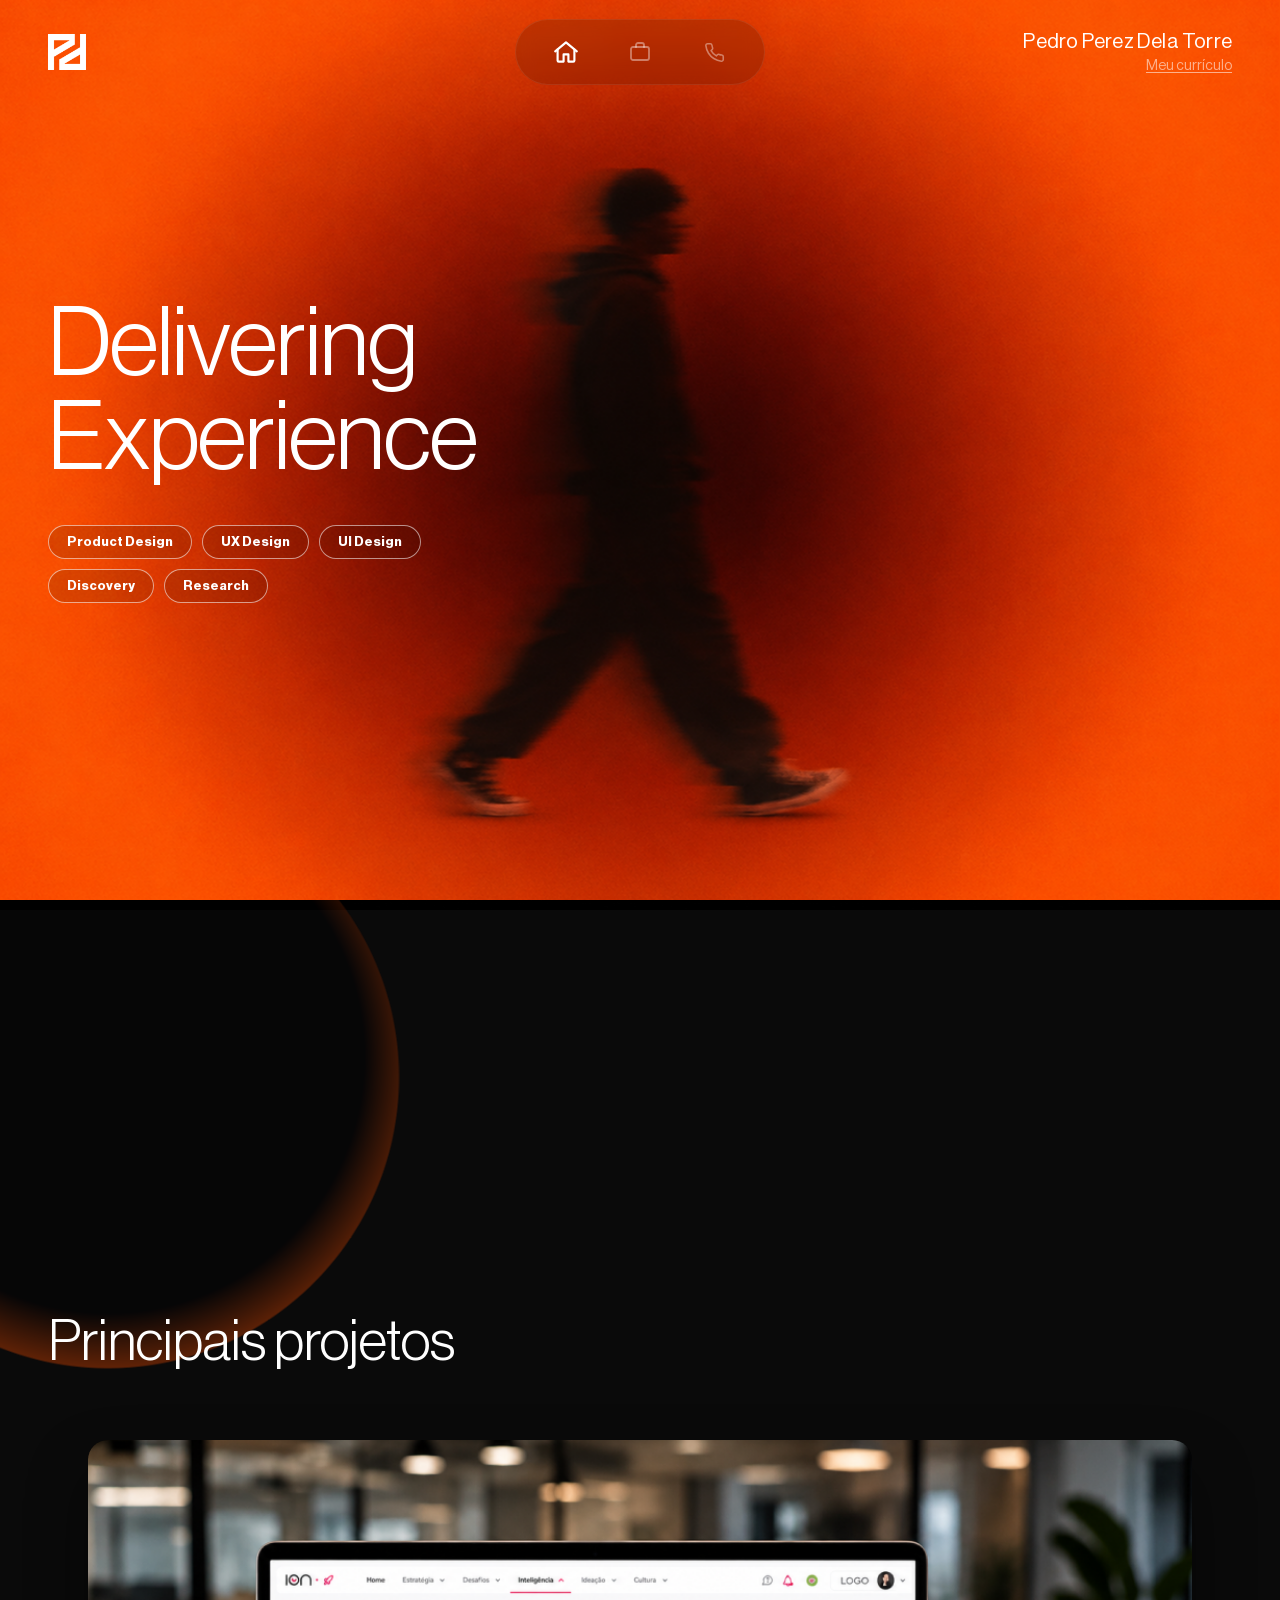
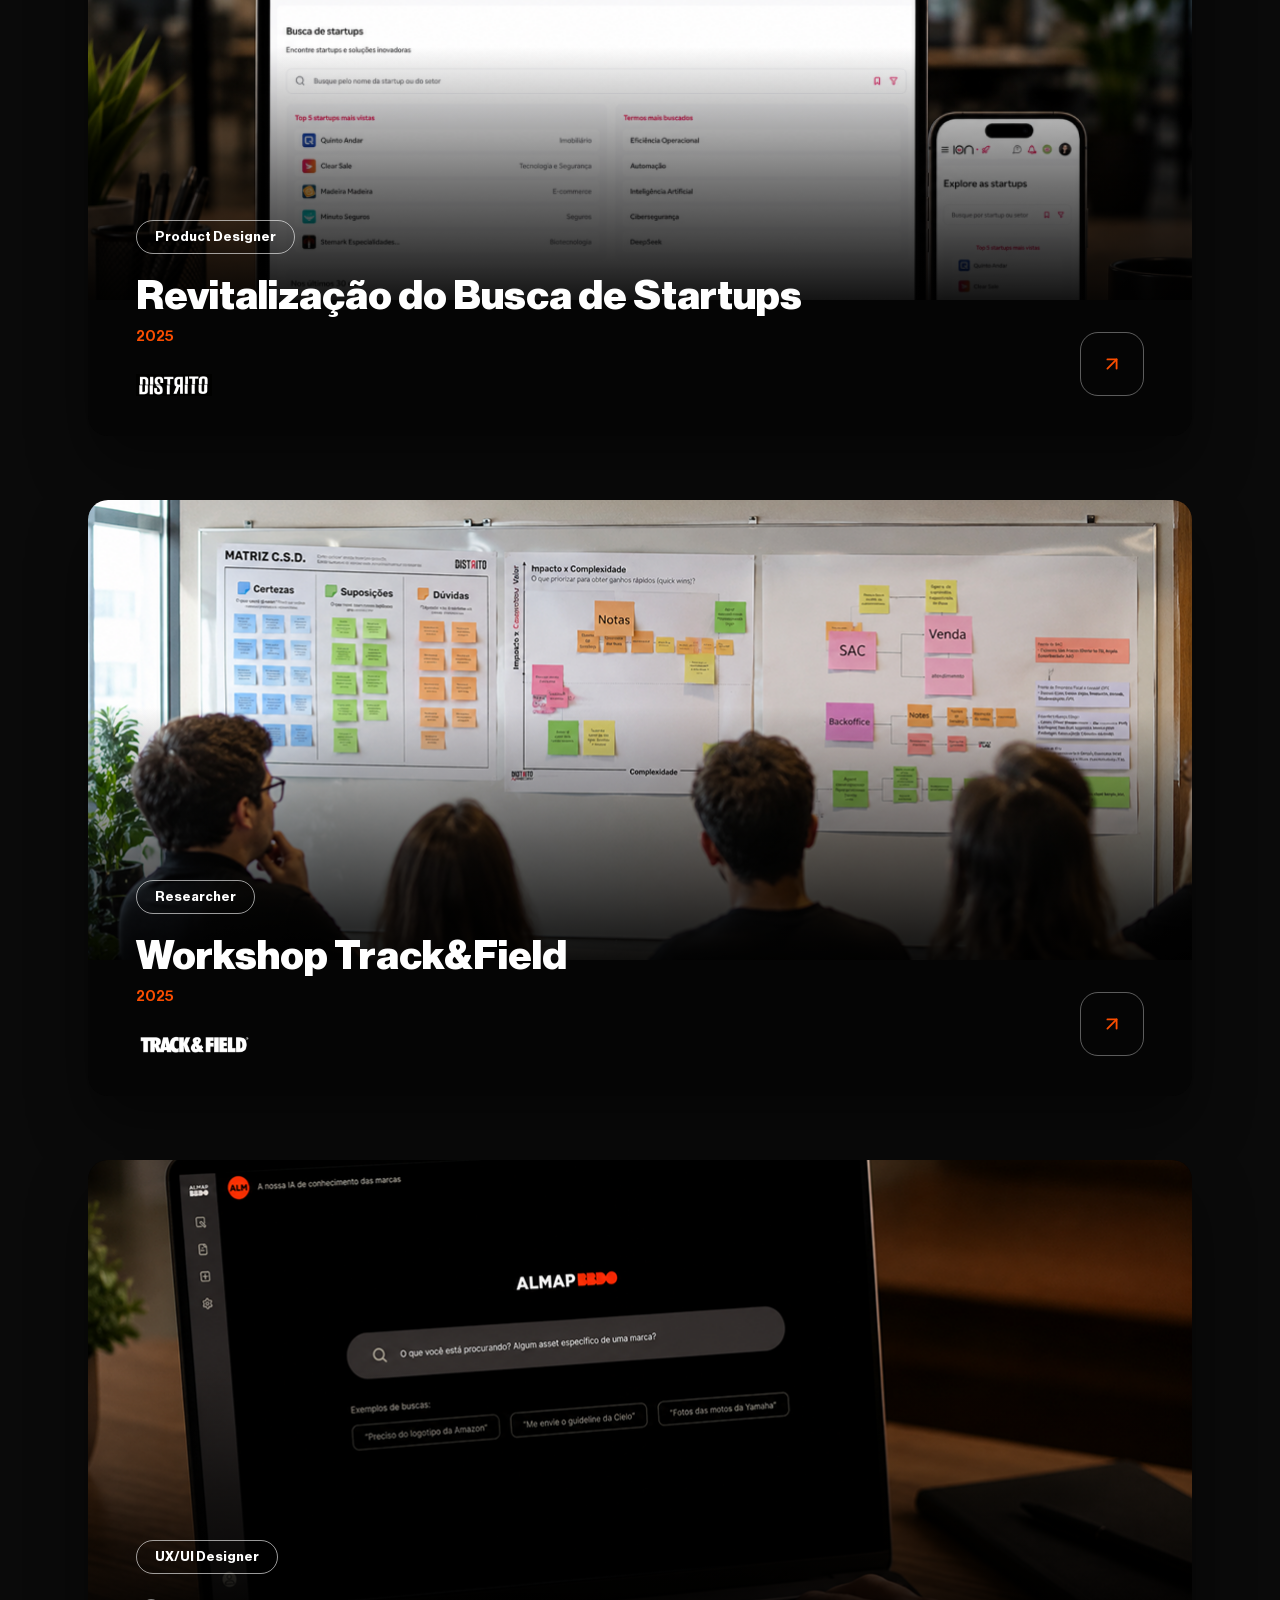
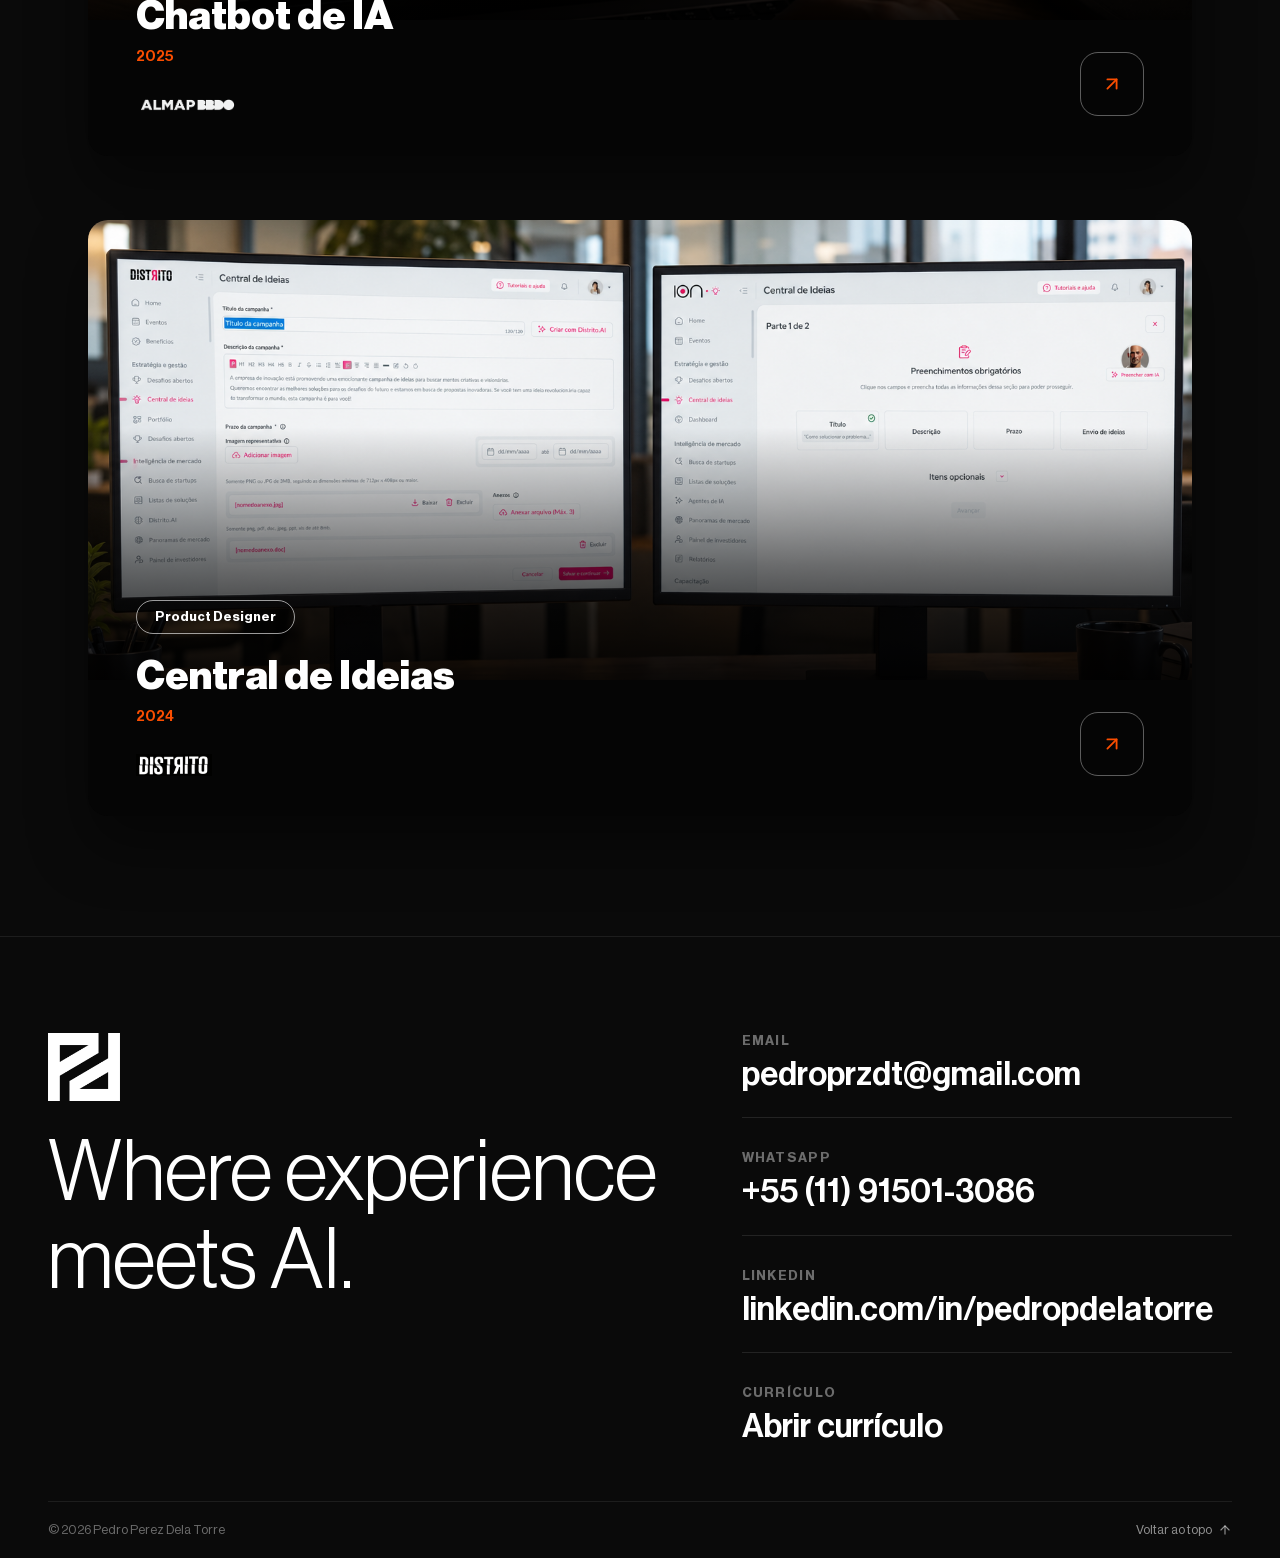
==== index.html @ 59297a01 "Open resume from the topbar logo on mobile The logo stays a static, non-clickable mark on desktop (u" ====
<!DOCTYPE html>
<html lang="pt-BR">
<head>
<meta charset="UTF-8" />
<meta name="viewport" content="width=device-width, initial-scale=1.0" />
<script type="text/javascript">
    (function(c,l,a,r,i,t,y){
        c[a]=c[a]||function(){(c[a].q=c[a].q||[]).push(arguments)};
        t=l.createElement(r);t.async=1;t.src="https://www.clarity.ms/tag/"+i;
        y=l.getElementsByTagName(r)[0];y.parentNode.insertBefore(t,y);
    })(window, document, "clarity", "script", "yr7c797htj");
</script>
<title>Pedro Perez Dela Torre — Product Designer</title>
<meta name="description" content="Product Designer com 5 anos de mercado, criando soluções centradas no usuário." />
<meta property="og:image" content="assets/og-cover.png" />
<link rel="icon" href="assets/favicon.png" />
<link rel="stylesheet" href="css/style.css" />
</head>
<body>

<div class="cursor-glow" aria-hidden="true"></div>

<header class="topbar">
  <a class="logo-mark" href="assets/curriculo-pedro-perez.pdf" target="_blank" rel="noopener" aria-label="Abrir currículo"><img src="assets/logo.png" alt="Pedro Perez Dela Torre" /></a>

  <nav class="nav-pill">
    <a href="#home" data-section="home" aria-label="Home">
      <svg viewBox="0 0 24 24" fill="none" stroke="currentColor" stroke-width="1.8" stroke-linecap="round" stroke-linejoin="round"><path d="M3 11.5 12 4l9 7.5"/><path d="M5 10v9a1 1 0 0 0 1 1h4v-6h4v6h4a1 1 0 0 0 1-1v-9"/></svg>
    </a>
    <a href="#projetos" data-section="projetos" aria-label="Projetos">
      <svg viewBox="0 0 24 24" fill="none" stroke="currentColor" stroke-width="1.8" stroke-linecap="round" stroke-linejoin="round"><rect x="3" y="7" width="18" height="13" rx="2"/><path d="M8 7V5a2 2 0 0 1 2-2h4a2 2 0 0 1 2 2v2"/></svg>
    </a>
    <a href="#contato" data-section="contato" aria-label="Contato">
      <svg viewBox="0 0 24 24" fill="none" stroke="currentColor" stroke-width="1.8" stroke-linecap="round" stroke-linejoin="round"><path d="M22 16.92v3a2 2 0 0 1-2.18 2 19.79 19.79 0 0 1-8.63-3.07 19.5 19.5 0 0 1-6-6 19.79 19.79 0 0 1-3.07-8.67A2 2 0 0 1 4.11 2h3a2 2 0 0 1 2 1.72c.127.96.361 1.903.7 2.81a2 2 0 0 1-.45 2.11L8.09 9.91a16 16 0 0 0 6 6l1.27-1.27a2 2 0 0 1 2.11-.45c.907.339 1.85.573 2.81.7A2 2 0 0 1 22 16.92z"/></svg>
    </a>
  </nav>

  <div class="name-col">
    <span class="name">Pedro Perez Dela Torre</span>
    <a class="resume-link" href="assets/curriculo-pedro-perez.pdf" target="_blank" rel="noopener">Meu currículo</a>
  </div>
</header>

<main>

  <section id="home" class="hero">
    <video class="hero-video" id="heroVideo" src="assets/hero-video.mp4" autoplay loop muted playsinline preload="auto" poster="assets/home-bg.png"></video>
    <div class="hero-inner">
      <div class="hero-bottom">
        <div class="hero-name">Pedro Perez Dela Torre</div>
        <h1>Delivering<br>Experience</h1>
      </div>
      <div class="hero-tags">
        <div class="tags-row">
          <span>Product Design</span>
          <span>UX Design</span>
          <span>UI Design</span>
        </div>
        <div class="tags-row">
          <span>Discovery</span>
          <span>Research</span>
        </div>
      </div>
    </div>
  </section>

  <section id="projetos">
    <div class="projects-ball" aria-hidden="true"></div>

    <div class="projects-hero">
      <h1>Principais projetos</h1>
    </div>

    <div class="project-list">

      <article class="project-card">
        <a class="card-link" href="projeto-distrito.html" aria-label="Ver case study: Revitalização do Busca de Startups"></a>
        <div class="cover">
          <img src="assets/project-distrito-cover.png" alt="Revitalização do Busca de Startups — Distrito" />
        </div>
        <div class="body">
          <span class="tag">Product Designer</span>
          <h2>Revitalização do Busca de Startups</h2>
          <div class="year">2025</div>
          <div class="brand"><img src="assets/logo-distrito.png" alt="Distrito" /></div>
          <span class="arrow-btn" aria-hidden="true">
            <svg viewBox="0 0 24 24" fill="none" stroke="currentColor" stroke-width="2" stroke-linecap="round" stroke-linejoin="round"><path d="M7 17 17 7"/><path d="M7 7h10v10"/></svg>
          </span>
        </div>
      </article>

      <article class="project-card">
        <a class="card-link" href="projeto-trackfield.html" aria-label="Ver case study: Workshop Track&amp;Field"></a>
        <div class="cover">
          <img src="assets/project-trackfield-cover.png" alt="Workshop Track&amp;Field" />
        </div>
        <div class="body">
          <span class="tag">Researcher</span>
          <h2>Workshop Track&amp;Field</h2>
          <div class="year">2025</div>
          <div class="brand"><img src="assets/logo-trackfield.png" alt="Track&amp;Field" /></div>
          <span class="arrow-btn" aria-hidden="true">
            <svg viewBox="0 0 24 24" fill="none" stroke="currentColor" stroke-width="2" stroke-linecap="round" stroke-linejoin="round"><path d="M7 17 17 7"/><path d="M7 7h10v10"/></svg>
          </span>
        </div>
      </article>

      <article class="project-card">
        <a class="card-link" href="projeto-almap.html" aria-label="Ver case study: Chatbot de IA"></a>
        <div class="cover">
          <img src="assets/project-almap-cover.png" alt="Chatbot de IA — Almap BBDO" />
        </div>
        <div class="body">
          <span class="tag">UX/UI Designer</span>
          <h2>Chatbot de IA</h2>
          <div class="year">2025</div>
          <div class="brand"><img src="assets/logo-almap.png" alt="Almap BBDO" /></div>
          <span class="arrow-btn" aria-hidden="true">
            <svg viewBox="0 0 24 24" fill="none" stroke="currentColor" stroke-width="2" stroke-linecap="round" stroke-linejoin="round"><path d="M7 17 17 7"/><path d="M7 7h10v10"/></svg>
          </span>
        </div>
      </article>

      <article class="project-card">
        <a class="card-link" href="projeto-central-ideias.html" aria-label="Ver case study: Central de Ideias"></a>
        <div class="cover">
          <img src="assets/project-central-ideias-cover.png" alt="Central de Ideias — Distrito" />
        </div>
        <div class="body">
          <span class="tag">Product Designer</span>
          <h2>Central de Ideias</h2>
          <div class="year">2024</div>
          <div class="brand"><img src="assets/logo-distrito.png" alt="Distrito" /></div>
          <span class="arrow-btn" aria-hidden="true">
            <svg viewBox="0 0 24 24" fill="none" stroke="currentColor" stroke-width="2" stroke-linecap="round" stroke-linejoin="round"><path d="M7 17 17 7"/><path d="M7 7h10v10"/></svg>
          </span>
        </div>
      </article>

    </div>
  </section>

  <footer id="contato" class="site-footer">
    <div class="footer-split">
      <div class="footer-intro">
        <div class="logo-mark"><img src="assets/logo.png" alt="Pedro Perez Dela Torre" /></div>
        <h2>Where experience<br>meets AI.</h2>
      </div>
      <div class="contact-col">
        <div class="row">
          <label>Email</label>
          <a href="https://mail.google.com/mail/?view=cm&fs=1&to=pedroprzdt@gmail.com&su=Contato%20via%20portf%C3%B3lio&body=Ol%C3%A1%20Pedro%2C%20vi%20seu%20portf%C3%B3lio%20e%20gostaria%20de%20entrar%20em%20contato." target="_blank" rel="noopener">pedroprzdt@gmail.com</a>
        </div>
        <div class="row">
          <label>WhatsApp</label>
          <a href="https://wa.me/5511915013086?text=Ol%C3%A1%20Pedro%2C%20vi%20seu%20portf%C3%B3lio%20e%20gostaria%20de%20entrar%20em%20contato." target="_blank" rel="noopener">+55 (11) 91501-3086</a>
        </div>
        <div class="row">
          <label>LinkedIn</label>
          <a href="https://www.linkedin.com/in/pedropdelatorre" target="_blank" rel="noopener">linkedin.com/in/pedropdelatorre</a>
        </div>
        <div class="row">
          <label>Currículo</label>
          <a href="assets/curriculo-pedro-perez.pdf" target="_blank" rel="noopener">Abrir currículo</a>
        </div>
      </div>
    </div>

    <div class="footer-bottom">
      <span>© 2026 Pedro Perez Dela Torre</span>
      <a href="#home" class="back-top">
        Voltar ao topo
        <svg width="14" height="14" viewBox="0 0 24 24" fill="none" stroke="currentColor" stroke-width="2" stroke-linecap="round" stroke-linejoin="round"><path d="M12 19V5"/><path d="m5 12 7-7 7 7"/></svg>
      </a>
    </div>
  </footer>

</main>

<script src="js/main.js"></script>
</body>
</html>
---- css/style.css ----
/* ---------- Fonts ---------- */
@font-face {
  font-family: "Neue Haas Display";
  src: url("../fonts/NeueHaasDisplayXXThin.ttf") format("truetype");
  font-weight: 100;
  font-style: normal;
  font-display: swap;
}
@font-face {
  font-family: "Neue Haas Display";
  src: url("../fonts/NeueHaasDisplayThin.ttf") format("truetype");
  font-weight: 200;
  font-style: normal;
  font-display: swap;
}
@font-face {
  font-family: "Neue Haas Display";
  src: url("../fonts/NeueHaasDisplayLight.ttf") format("truetype");
  font-weight: 300;
  font-style: normal;
  font-display: swap;
}
@font-face {
  font-family: "Neue Haas Display";
  src: url("../fonts/NeueHaasDisplayRoman.ttf") format("truetype");
  font-weight: 400;
  font-style: normal;
  font-display: swap;
}
@font-face {
  font-family: "Neue Haas Display";
  src: url("../fonts/NeueHaasDisplayMedium.ttf") format("truetype");
  font-weight: 500;
  font-style: normal;
  font-display: swap;
}
@font-face {
  font-family: "Neue Haas Display";
  src: url("../fonts/NeueHaasDisplayBold.ttf") format("truetype");
  font-weight: 700;
  font-style: normal;
  font-display: swap;
}
/* The Bold file's cmap maps uppercase Ã/Õ to the wrong (acute-accented)
   glyphs. Borrow just those two codepoints from the Black weight, which
   has them correct, so "VISÃO"/"RAZÕES" etc. render with a proper til. */
@font-face {
  font-family: "Neue Haas Display";
  src: url("../fonts/NeueHaasDisplayBlack.ttf") format("truetype");
  font-weight: 700;
  font-style: normal;
  font-display: swap;
  unicode-range: U+00C3, U+00D5;
}
@font-face {
  font-family: "Neue Haas Display";
  src: url("../fonts/NeueHaasDisplayBlack.ttf") format("truetype");
  font-weight: 900;
  font-style: normal;
  font-display: swap;
}

/* ---------- Reset ---------- */
* { margin: 0; padding: 0; box-sizing: border-box; }
html { scroll-behavior: smooth; overflow-x: hidden; }
body {
  font-family: "Neue Haas Display", -apple-system, BlinkMacSystemFont, "Segoe UI", sans-serif;
  background: #0a0a0a;
  color: #fff;
  -webkit-font-smoothing: antialiased;
  overflow: hidden;
}
img { display: block; max-width: 100%; }
a { color: inherit; text-decoration: none; }
button { font: inherit; }

/* ---------- Tokens ---------- */
:root {
  --orange: #fb4e01;
  --orange-deep: #d63e00;
  --black: #0a0a0a;
  --page-pad: clamp(24px, 4vw, 48px);
  --topbar-h: clamp(72px, 9vw, 104px);
}

/* ---------- Ambient cursor glow ---------- */
.cursor-glow {
  position: fixed;
  top: 0;
  left: 0;
  width: 640px;
  height: 640px;
  margin: -320px 0 0 -320px;
  border-radius: 50%;
  background: radial-gradient(circle, rgba(251, 78, 1, 0.45), transparent 70%);
  filter: blur(70px);
  pointer-events: none;
  z-index: 0;
  opacity: 0;
  transition: opacity 0.5s ease;
  will-change: transform;
}
.cursor-glow.is-active { opacity: 1; }

/* ---------- Interactive pulse (hover + click) ---------- */
@keyframes pulse-ripple {
  from { transform: scale(1); opacity: 0.9; }
  to { transform: scale(9); opacity: 0; }
}
.pulse-ripple {
  position: absolute;
  top: 50%;
  left: 50%;
  width: 12px;
  height: 12px;
  margin: -6px 0 0 -6px;
  border-radius: 50%;
  background: radial-gradient(circle, rgba(251, 78, 1, 0.6), transparent 70%);
  pointer-events: none;
  z-index: 5;
  animation: pulse-ripple 0.6s ease-out forwards;
}
.nav-pill a,
.contact-col a,
.back-top {
  position: relative;
}
.nav-pill a { border-radius: 50%; }
.contact-col a,
.back-top { border-radius: 6px; }
.project-card,
.arrow-btn {
  transition: box-shadow 0.25s ease;
}
.project-card:hover,
.arrow-btn:hover {
  box-shadow: 0 0 0 1px rgba(251, 78, 1, 0.5), 0 0 22px 4px rgba(251, 78, 1, 0.4);
}

/* ---------- Topbar: logo | nav pill | name, all on one vertical axis ---------- */
.topbar {
  position: fixed;
  top: 0;
  left: 0;
  right: 0;
  z-index: 100;
  height: var(--topbar-h);
  display: grid;
  grid-template-columns: 1fr auto 1fr;
  align-items: center;
  padding: 0 var(--page-pad);
  pointer-events: none;
}
.topbar > * { pointer-events: auto; }

.logo-mark {
  justify-self: start;
  cursor: default;
  pointer-events: none;
  transition: opacity 0.3s ease, transform 0.3s ease;
}
.logo-mark img { width: 38px; height: auto; display: block; }

.name-col {
  justify-self: end;
  display: flex;
  flex-direction: column;
  align-items: flex-end;
  gap: 4px;
  max-width: 100%;
  transition: opacity 0.3s ease, transform 0.3s ease;
}
.topbar .name {
  font-weight: 400;
  font-size: clamp(15px, 1.6vw, 22px);
  letter-spacing: 0.01em;
  white-space: nowrap;
  overflow: hidden;
  text-overflow: ellipsis;
  max-width: 100%;
}
.resume-link {
  font-size: clamp(12px, 1.1vw, 14px);
  font-weight: 400;
  color: rgba(255, 255, 255, 0.55);
  text-decoration: underline;
  text-underline-offset: 2px;
  transition: color 0.2s ease;
}
.resume-link:hover { color: var(--black); }

.topbar.is-scrolled .logo-mark,
.topbar.is-scrolled .name-col {
  opacity: 0;
  transform: translateY(-6px);
  pointer-events: none;
}

.nav-pill {
  display: flex;
  align-items: center;
  gap: clamp(16px, 3vw, 48px);
  padding: 14px clamp(18px, 3vw, 32px);
  background: rgba(0, 0, 0, 0.14);
  backdrop-filter: blur(10px);
  -webkit-backdrop-filter: blur(10px);
  border-radius: 999px;
  border: 1px solid rgba(255, 255, 255, 0.08);
}
.nav-pill a {
  display: flex;
  align-items: center;
  justify-content: center;
  width: 36px;
  height: 36px;
  color: rgba(255, 255, 255, 0.4);
  transition: color 0.2s ease;
}
.nav-pill a svg {
  width: 24px;
  height: 24px;
  transition: transform 0.2s ease;
}
.nav-pill a[data-section="contato"] svg {
  width: 21px;
  height: 21px;
}
.nav-pill a:hover { color: var(--orange); }
.nav-pill a.is-active {
  color: #fff;
}
.nav-pill a.is-active svg {
  transform: scale(1.2);
}

/* ---------- Hero ---------- */
.hero {
  position: relative;
  min-height: 100vh;
  min-height: 100dvh;
  background-color: #fa4f02;
  display: flex;
  align-items: center;
  overflow: hidden;
  scroll-margin-top: var(--topbar-h);
}
.hero-video {
  position: absolute;
  inset: 0;
  width: 100%;
  height: 100%;
  object-fit: cover;
  object-position: center 68%;
  z-index: 0;
}
.hero-inner {
  position: relative;
  z-index: 1;
  width: 100%;
  padding: 0 var(--page-pad);
}
.hero h1 {
  font-weight: 300;
  font-size: clamp(48px, 8vw, 96px);
  line-height: 0.98;
  letter-spacing: -0.01em;
}
.hero-tags {
  display: flex;
  flex-direction: column;
  gap: 10px;
  margin-top: clamp(24px, 4vw, 40px);
}
.tags-row {
  display: flex;
  flex-wrap: wrap;
  gap: 10px;
}
.hero-tags span {
  border: 1px solid rgba(255, 255, 255, 0.55);
  border-radius: 999px;
  padding: 8px 18px;
  font-size: 13px;
  font-weight: 700;
  white-space: nowrap;
  background: rgba(0, 0, 0, 0.12);
}
.hero-name { display: none; }

/* ---------- Projects section ---------- */
#projetos {
  position: relative;
  overflow: hidden;
  background-image: url("../assets/projects-bg-plain.png");
  background-size: 100% auto;
  background-position: top center;
  background-repeat: no-repeat;
  background-attachment: fixed;
  scroll-margin-top: var(--topbar-h);
}
.projects-ball {
  position: absolute;
  top: 0;
  left: 0;
  width: clamp(560px, 75vw, 1100px);
  aspect-ratio: 1 / 1;
  background-image: url("../assets/projects-bola.png");
  background-size: contain;
  background-repeat: no-repeat;
  background-position: center;
  opacity: 0.4;
  pointer-events: none;
  z-index: 0;
  will-change: transform;
}
.projects-hero {
  position: relative;
  z-index: 1;
  min-height: 60vh;
  display: flex;
  align-items: flex-end;
  padding: calc(var(--topbar-h) + 88px) var(--page-pad) 64px;
}
.projects-hero h1 {
  font-weight: 300;
  font-size: clamp(36px, 6vw, 56px);
}

.project-list {
  position: relative;
  z-index: 1;
  display: flex;
  flex-direction: column;
  gap: clamp(32px, 6vw, 64px);
  padding: 0 var(--page-pad) 120px;
  max-width: 1200px;
  margin: 0 auto;
}

.project-card {
  position: relative;
  z-index: 1;
  border-radius: 20px;
  overflow: hidden;
  background: #050505;
  box-shadow: 0 30px 60px rgba(0, 0, 0, 0.45);
}
.project-card .card-link {
  position: absolute;
  inset: 0;
  z-index: 5;
}
.project-card .cover {
  position: relative;
  height: clamp(280px, 42vw, 460px);
  overflow: hidden;
}
.project-card .cover img {
  width: 100%;
  height: 100%;
  object-fit: cover;
  object-position: center 30%;
}
.project-card .cover::after {
  content: "";
  position: absolute;
  inset: 0;
  background: linear-gradient(to bottom, rgba(0, 0, 0, 0) 45%, rgba(0, 0, 0, 0.55) 75%, rgba(0, 0, 0, 0.92) 100%);
}
.project-card .body {
  position: relative;
  padding: 0 clamp(24px, 4vw, 48px) clamp(28px, 4vw, 40px);
  margin-top: -80px;
}
.project-card .tag {
  display: inline-block;
  border: 1px solid rgba(255, 255, 255, 0.6);
  border-radius: 999px;
  padding: 8px 18px;
  font-size: 13px;
  font-weight: 700;
  margin-bottom: 20px;
}
.project-card h2 {
  font-weight: 800;
  font-size: clamp(24px, 3.4vw, 40px);
  line-height: 1.1;
  max-width: 80%;
}
.project-card .year {
  color: var(--orange);
  font-weight: 500;
  margin-top: 10px;
  font-size: 15px;
}
.project-card .brand {
  margin-top: 28px;
  height: 22px;
}
.project-card .brand img { height: 100%; width: auto; }
.project-card .arrow-btn {
  position: absolute;
  right: clamp(24px, 4vw, 48px);
  bottom: clamp(28px, 4vw, 40px);
  width: 64px;
  height: 64px;
  border-radius: 18px;
  border: 1px solid rgba(255, 255, 255, 0.35);
  color: var(--orange);
  display: flex;
  align-items: center;
  justify-content: center;
  transition: background 0.2s ease, color 0.2s ease, transform 0.2s ease;
}
.project-card .arrow-btn svg { width: 22px; height: 22px; }
.project-card:hover .arrow-btn {
  background: var(--orange);
  border-color: var(--orange);
  color: #0a0a0a;
  transform: translate(3px, -3px);
}

/* ---------- Footer / Contato (anchor section, not a page) ---------- */
.site-footer {
  scroll-margin-top: var(--topbar-h);
  background: var(--black);
  border-top: 1px solid rgba(255, 255, 255, 0.08);
  padding: clamp(48px, 8vw, 96px) var(--page-pad) 0;
  display: flex;
  flex-direction: column;
  gap: clamp(36px, 6vw, 56px);
}

.footer-split {
  width: 100%;
  max-width: 1200px;
  margin: 0 auto;
  display: grid;
  grid-template-columns: 1.3fr 1fr;
  gap: clamp(32px, 5vw, 56px);
  align-items: start;
}
.footer-intro .logo-mark img {
  width: clamp(48px, 6vw, 72px);
  height: auto;
  margin-bottom: clamp(20px, 3vw, 28px);
}
.site-footer h2 {
  font-weight: 300;
  font-size: clamp(44px, 7vw, 84px);
  line-height: 1.05;
}

.contact-col {
  display: flex;
  flex-direction: column;
  gap: 32px;
}
.contact-col .row {
  display: flex;
  flex-direction: column;
  gap: 8px;
  border-bottom: 1px solid rgba(255, 255, 255, 0.1);
  padding-bottom: 24px;
}
.contact-col .row:last-child { border-bottom: none; padding-bottom: 0; }
.contact-col label {
  font-size: 13px;
  font-weight: 700;
  letter-spacing: 0.1em;
  text-transform: uppercase;
  color: rgba(255, 255, 255, 0.4);
}
.contact-col a {
  display: block;
  font-size: clamp(20px, 2.6vw, 33px);
  font-weight: 500;
  line-height: 1.1;
  color: #fff;
  white-space: nowrap;
  transition: color 0.2s ease;
}
.contact-col a:hover { color: var(--orange); }

.footer-bottom {
  width: 100%;
  max-width: 1200px;
  margin: 0 auto;
  display: flex;
  align-items: center;
  justify-content: space-between;
  gap: 16px;
  padding: clamp(16px, 3vw, 20px) 0;
  border-top: 1px solid rgba(255, 255, 255, 0.08);
  color: rgba(255, 255, 255, 0.4);
  font-size: 13px;
}
.back-top {
  display: inline-flex;
  align-items: center;
  gap: 6px;
  color: rgba(255, 255, 255, 0.55);
  transition: color 0.2s ease;
}
.back-top:hover { color: var(--orange); }

/* ---------- Responsive ---------- */
@media (max-width: 860px) {
  .hero::after {
    content: "";
    position: absolute;
    inset: 0;
    background: linear-gradient(180deg, rgba(0, 0, 0, 0) 0%, rgba(0, 0, 0, 0.45) 45%, rgba(0, 0, 0, 0.72) 100%);
    z-index: 0;
  }
  .hero-inner {
    position: absolute;
    inset: 0;
    padding: 0;
  }
  .hero-bottom {
    position: absolute;
    left: var(--page-pad);
    right: var(--page-pad);
    bottom: 40px;
  }
  .hero-tags {
    display: none;
  }
  .name-col { display: none; }
  .topbar .logo-mark { pointer-events: auto; cursor: pointer; }
  .logo-mark img { width: 28px; }
  .hero-name {
    display: block;
    margin-bottom: 10px;
    font-weight: 500;
    font-size: 13px;
    letter-spacing: 0.08em;
    text-transform: uppercase;
    opacity: 0.75;
  }
  .project-card .body { margin-top: -60px; }
  .project-card h2 { max-width: 100%; }
  .project-card .arrow-btn { width: 52px; height: 52px; border-radius: 14px; }
  .footer-split {
    grid-template-columns: 1fr;
    align-items: start;
    gap: 32px;
  }
}

@media (prefers-reduced-motion: reduce) {
  .cursor-glow { display: none; }
  .pulse-ripple { display: none; }
  .project-card,
  .back-top,
  .arrow-btn {
    transition: none;
  }
}
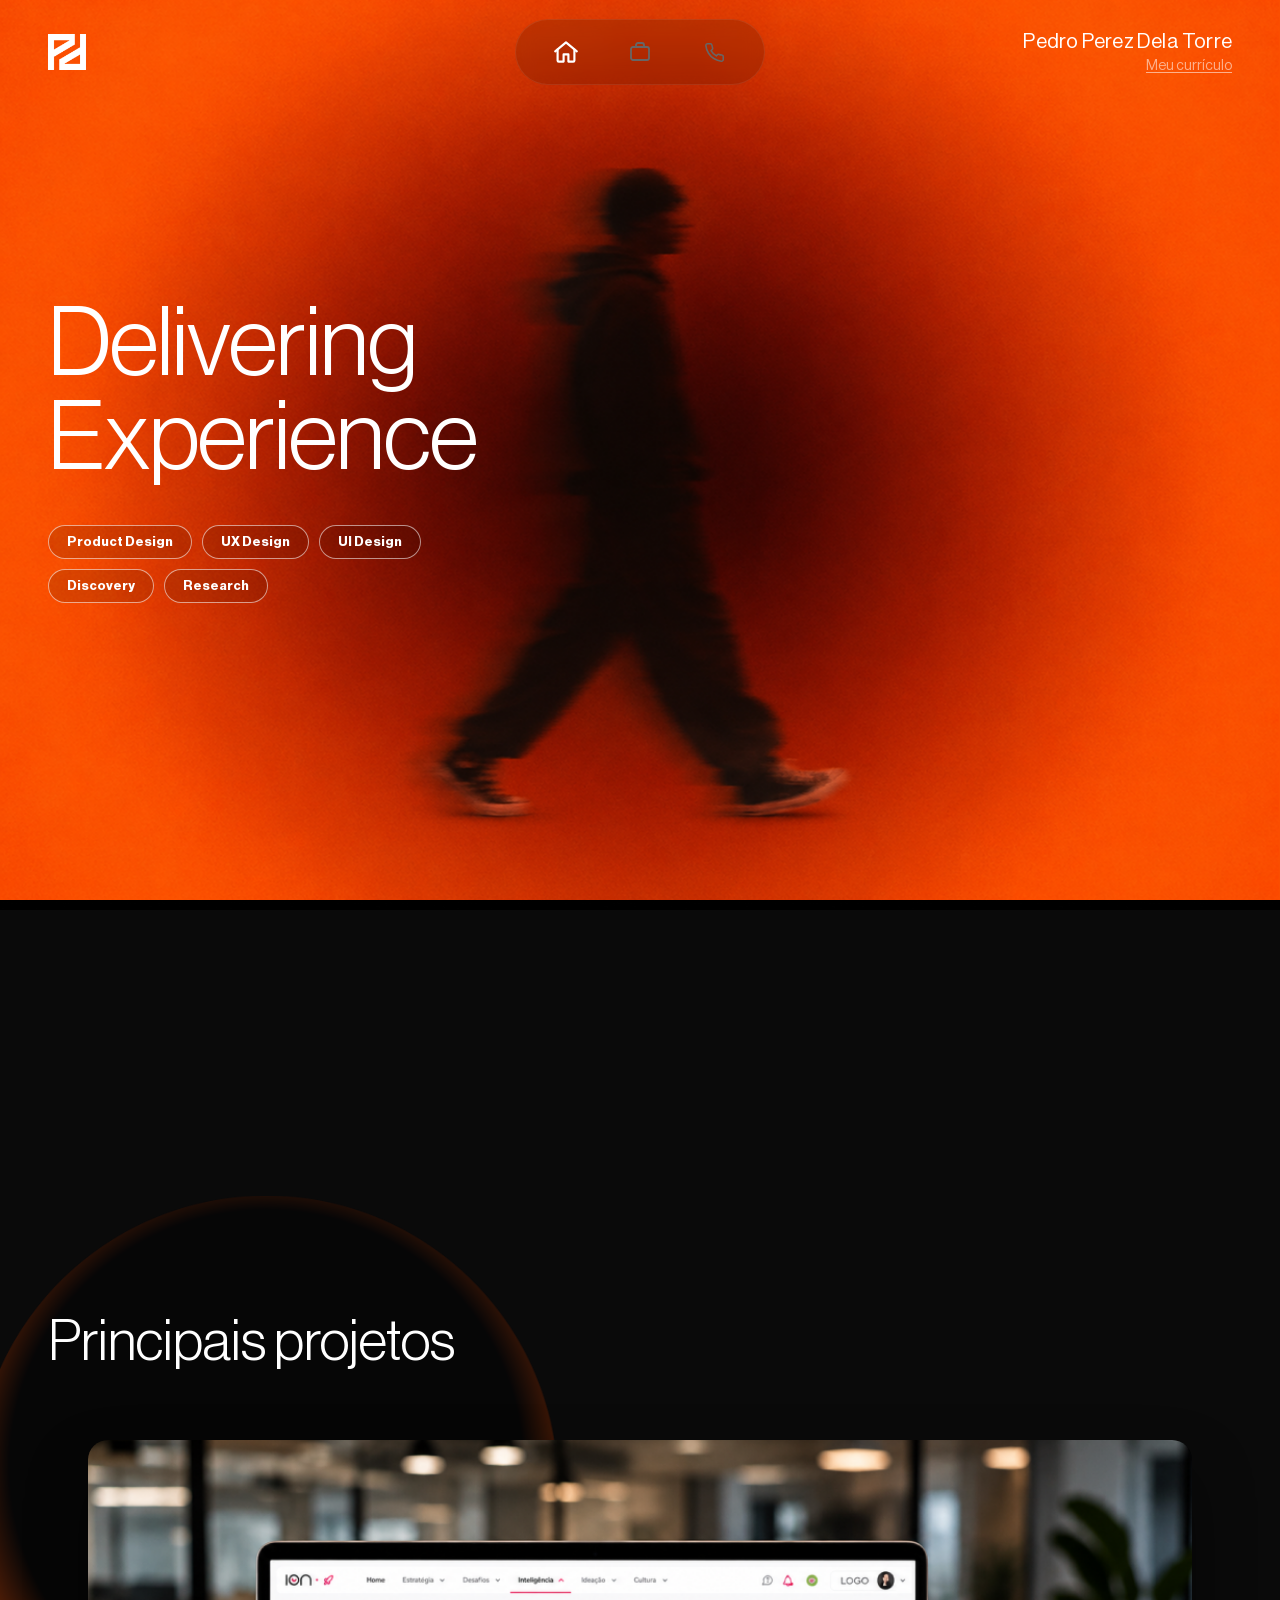
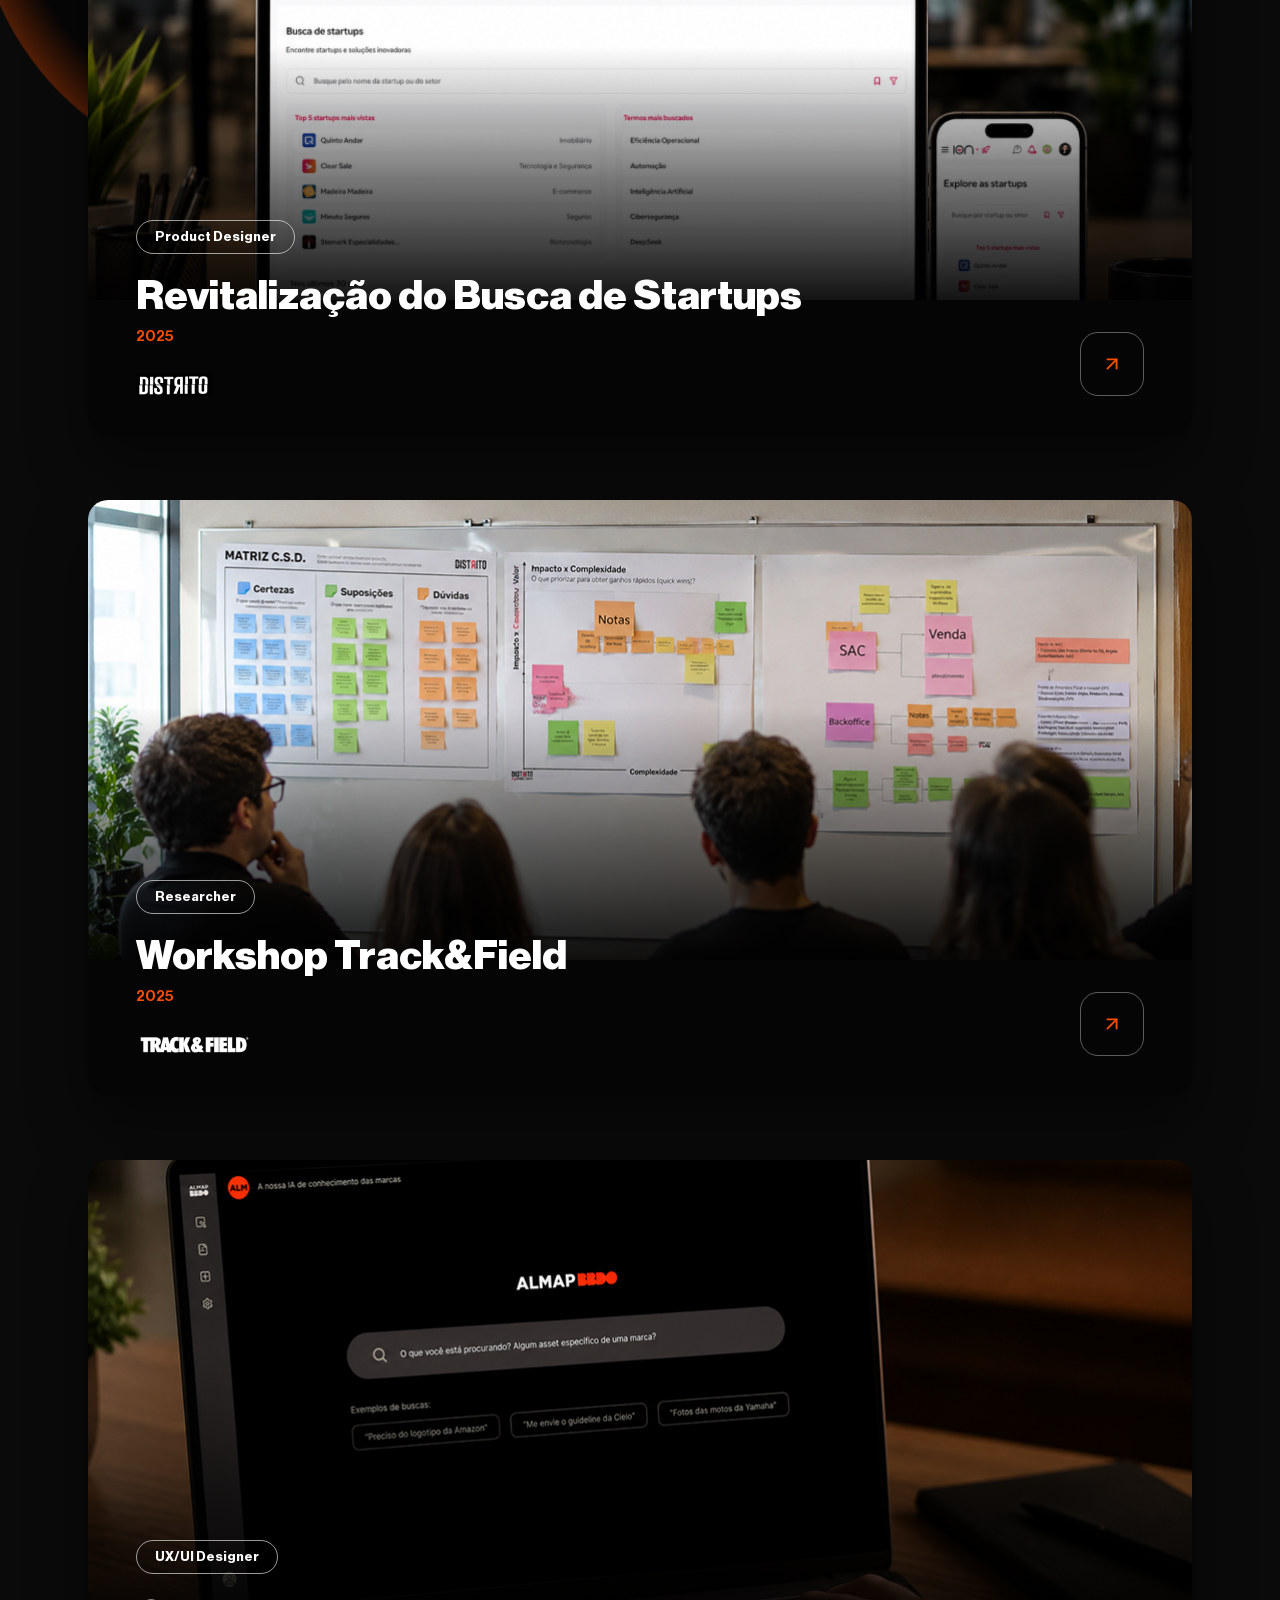
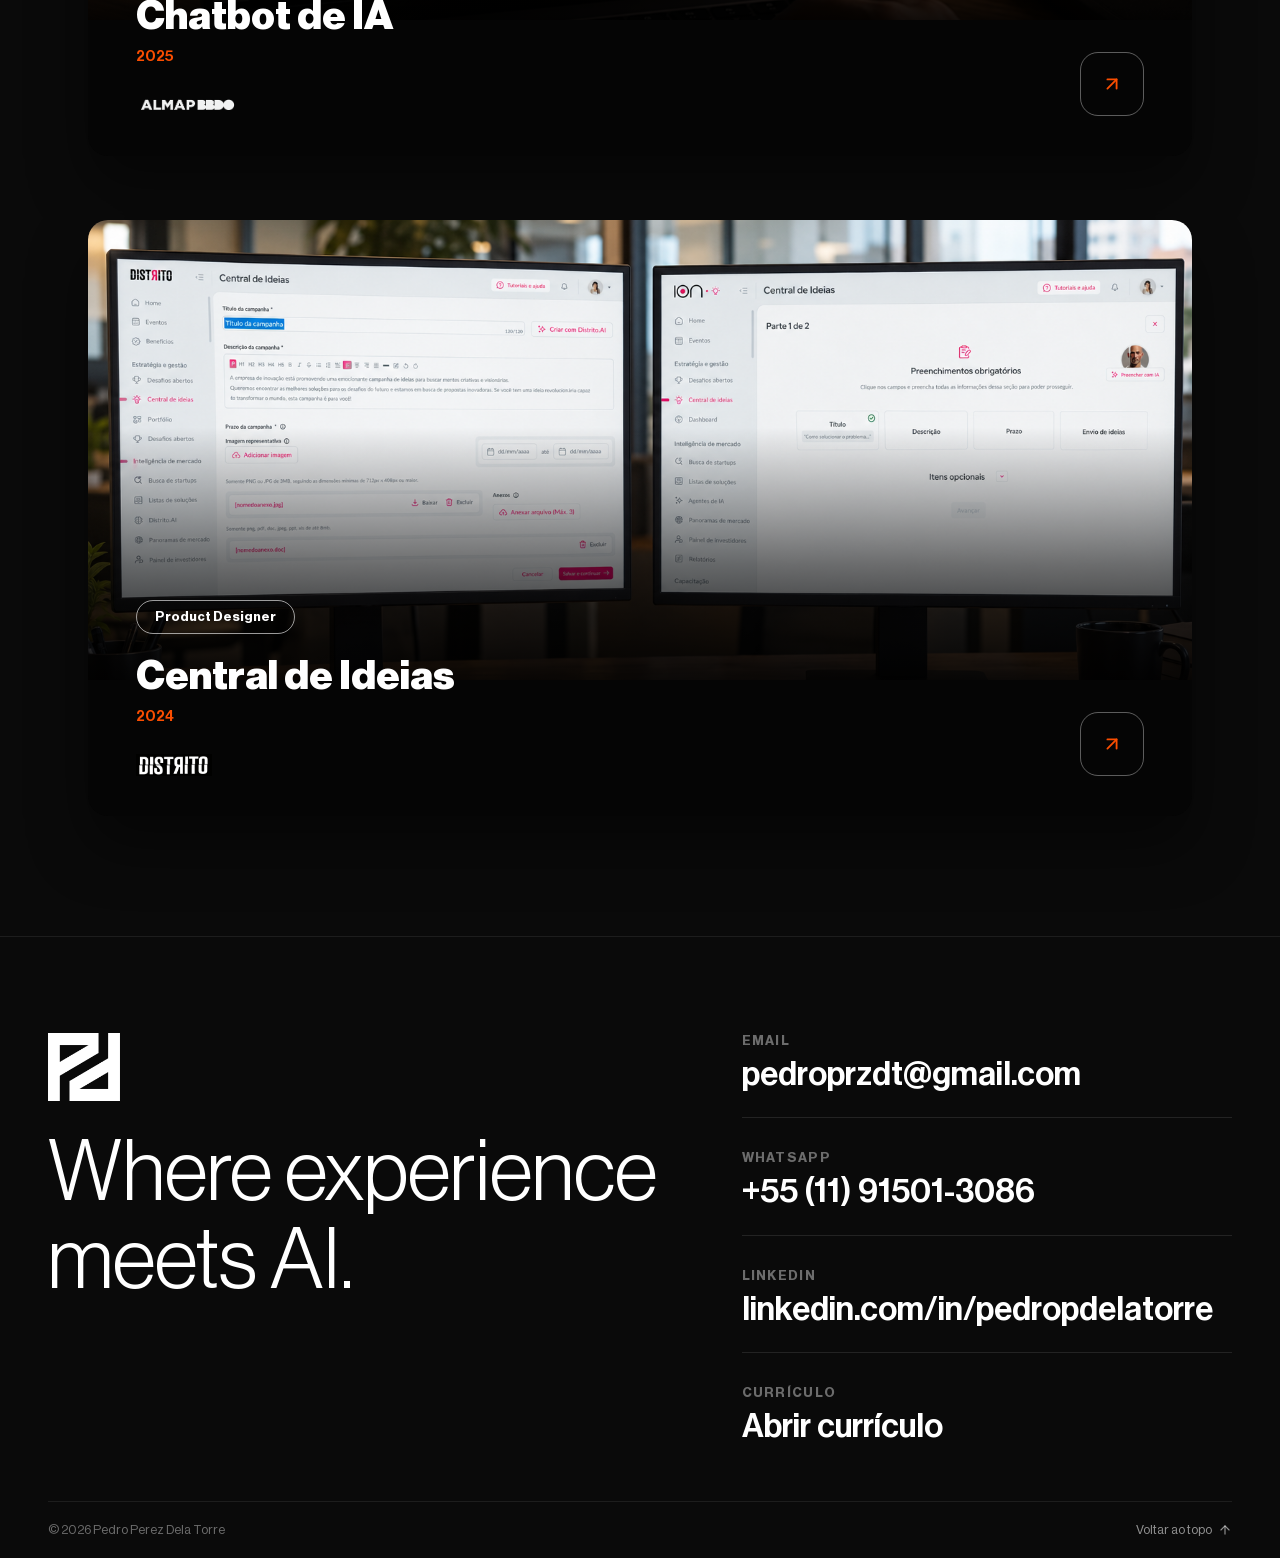
==== commit 31729019: "Smooth the hero video loop with a crossfade instead of a hard cut The clip's last frame doesn't matc" ====
--- a/index.html
+++ b/index.html
@@ -44,7 +44,8 @@
 <main>
 
   <section id="home" class="hero">
-    <video class="hero-video" id="heroVideo" src="assets/hero-video.mp4" autoplay loop muted playsinline preload="auto" poster="assets/home-bg.png"></video>
+    <video class="hero-video is-active" id="heroVideoA" src="assets/hero-video.mp4" autoplay muted playsinline preload="auto" poster="assets/home-bg.png"></video>
+    <video class="hero-video" id="heroVideoB" src="assets/hero-video.mp4" muted playsinline preload="auto"></video>
     <div class="hero-inner">
       <div class="hero-bottom">
         <div class="hero-name">Pedro Perez Dela Torre</div>
--- a/css/style.css
+++ b/css/style.css
@@ -213,7 +213,7 @@
   justify-content: center;
   width: 36px;
   height: 36px;
-  color: rgba(255, 255, 255, 0.4);
+  color: #666;
   transition: color 0.2s ease;
 }
 .nav-pill a svg {
@@ -252,7 +252,10 @@
   object-fit: cover;
   object-position: center 68%;
   z-index: 0;
-}
+  opacity: 0;
+  transition: opacity 0.6s linear;
+}
+.hero-video.is-active { opacity: 1; }
 .hero-inner {
   position: relative;
   z-index: 1;
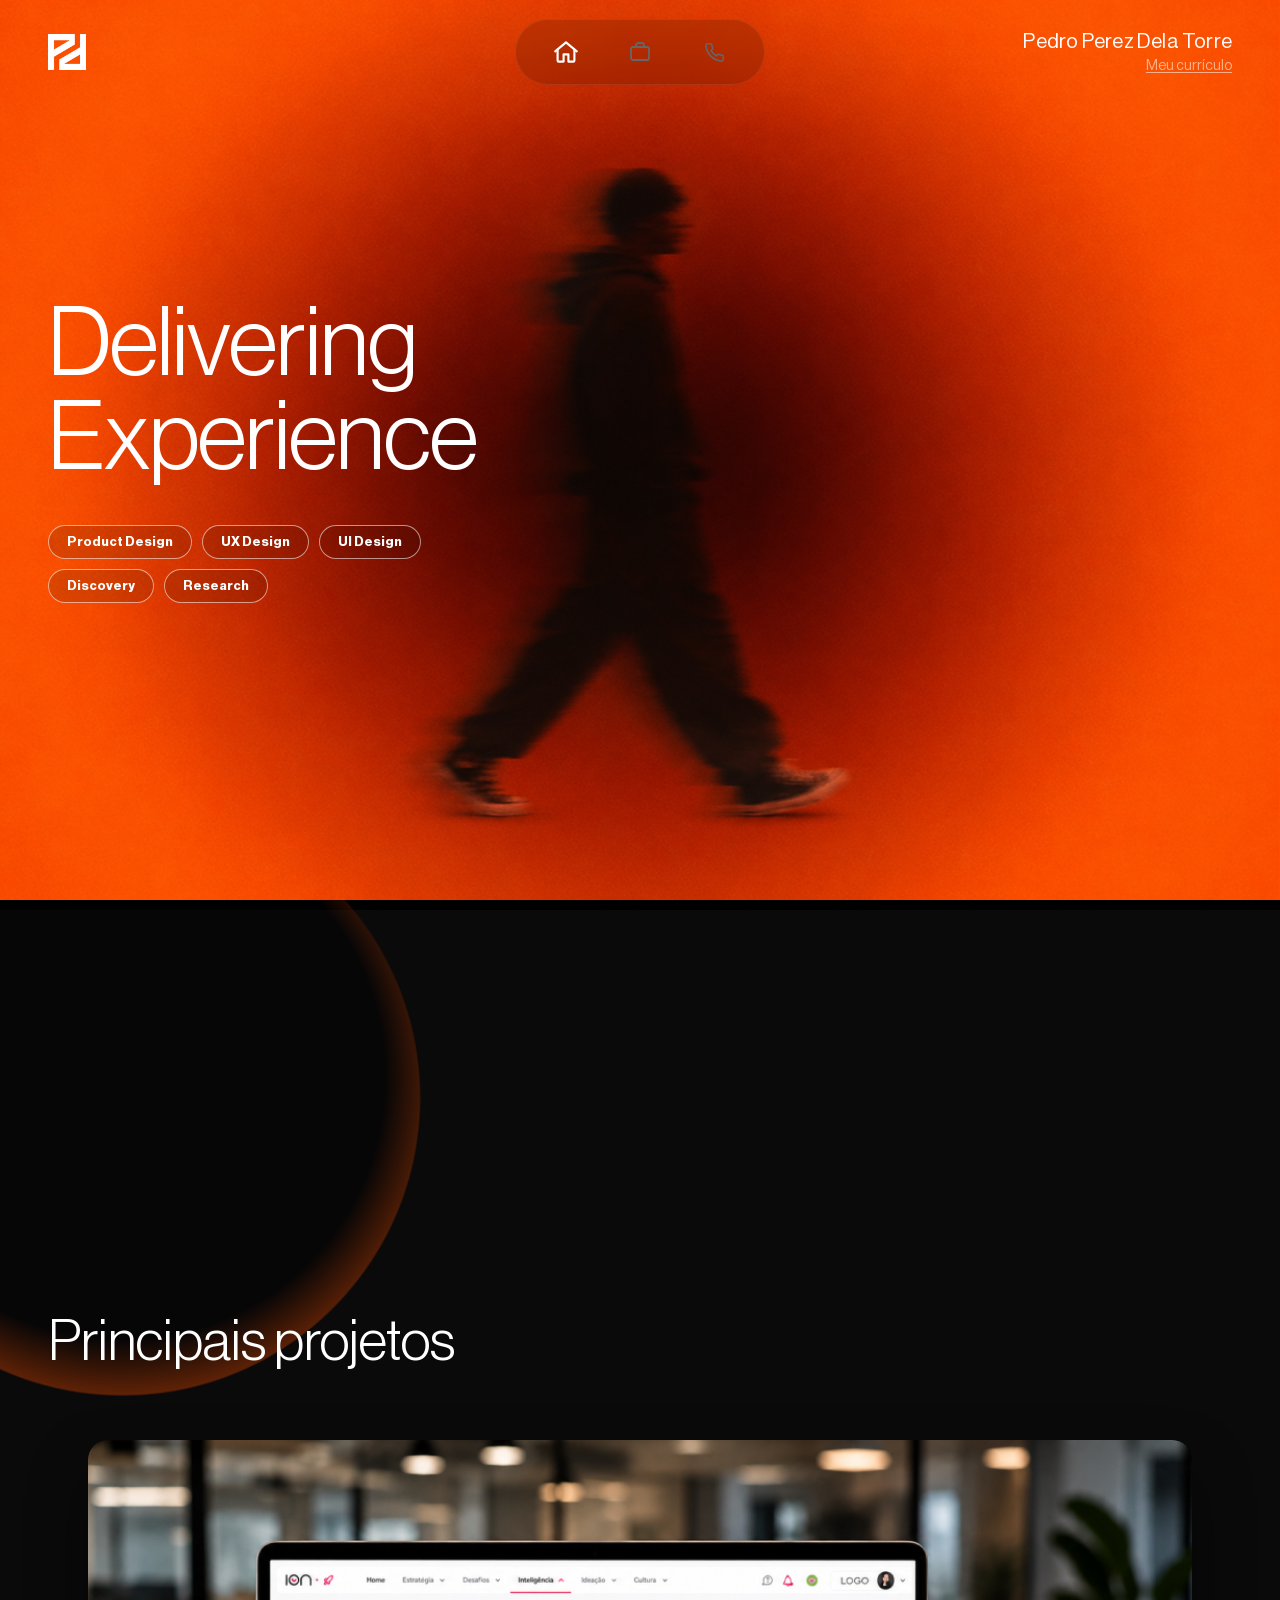
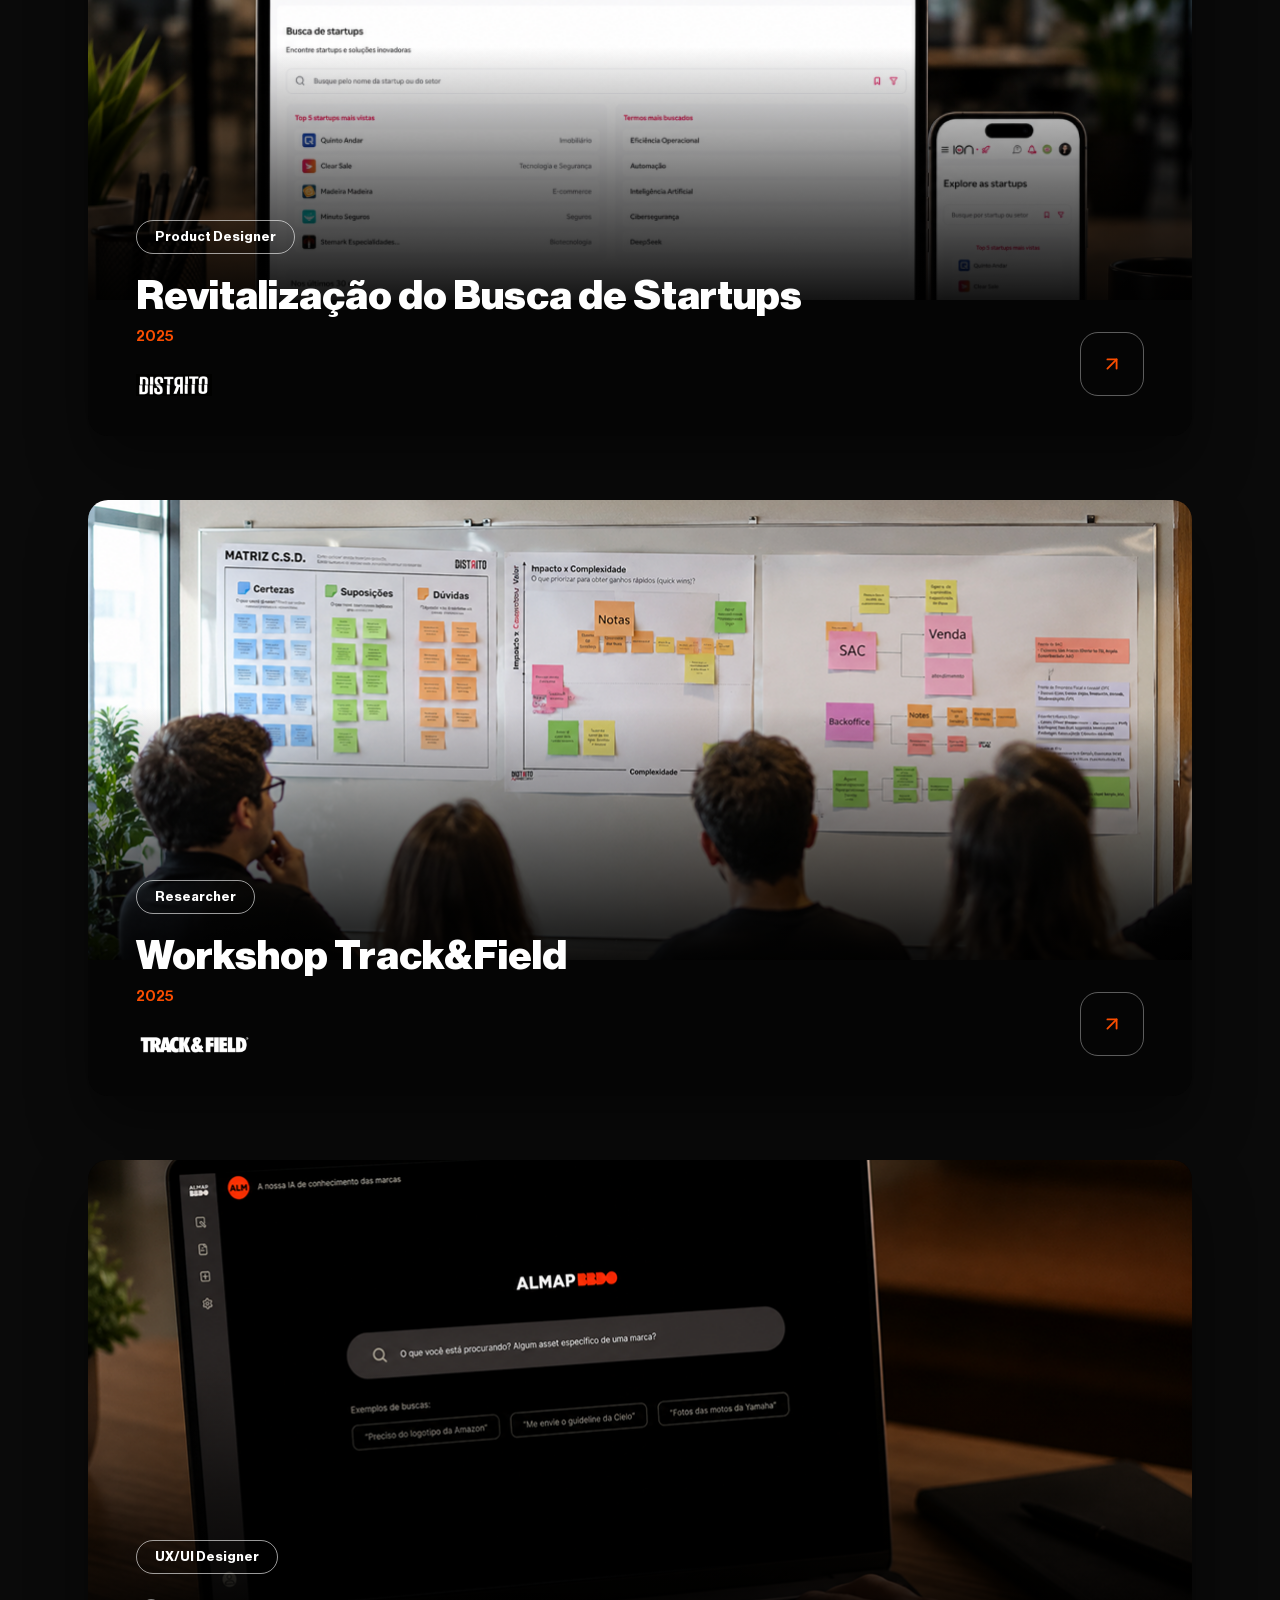
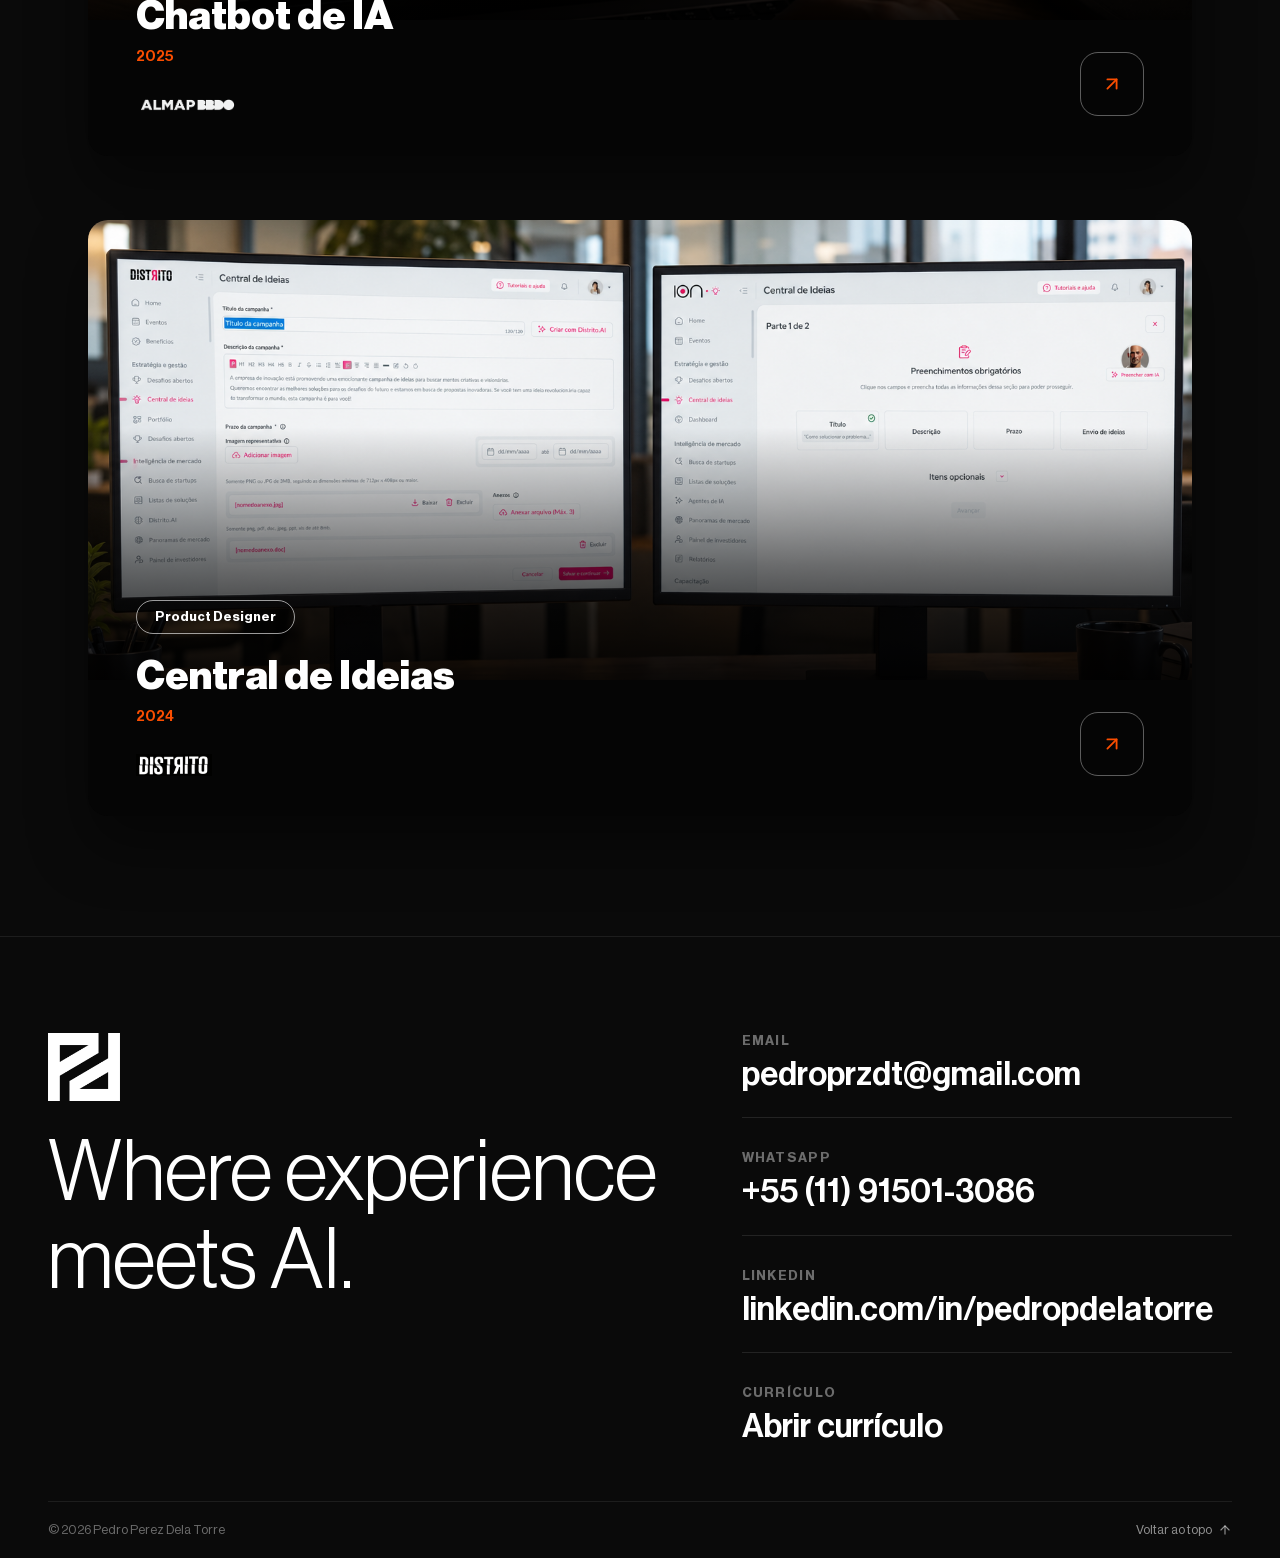
==== commit c71de20a: "Replace hero video crossfade with a seamless hard-cut loop Instead of cross-dissolving between two v" ====
--- a/index.html
+++ b/index.html
@@ -44,8 +44,7 @@
 <main>
 
   <section id="home" class="hero">
-    <video class="hero-video is-active" id="heroVideoA" src="assets/hero-video.mp4" autoplay muted playsinline preload="auto" poster="assets/home-bg.png"></video>
-    <video class="hero-video" id="heroVideoB" src="assets/hero-video.mp4" muted playsinline preload="auto"></video>
+    <video class="hero-video" id="heroVideo" src="assets/hero-video.mp4" autoplay muted playsinline preload="auto" poster="assets/home-bg.png"></video>
     <div class="hero-inner">
       <div class="hero-bottom">
         <div class="hero-name">Pedro Perez Dela Torre</div>
--- a/css/style.css
+++ b/css/style.css
@@ -252,10 +252,7 @@
   object-fit: cover;
   object-position: center 68%;
   z-index: 0;
-  opacity: 0;
-  transition: opacity 0.6s linear;
-}
-.hero-video.is-active { opacity: 1; }
+}
 .hero-inner {
   position: relative;
   z-index: 1;
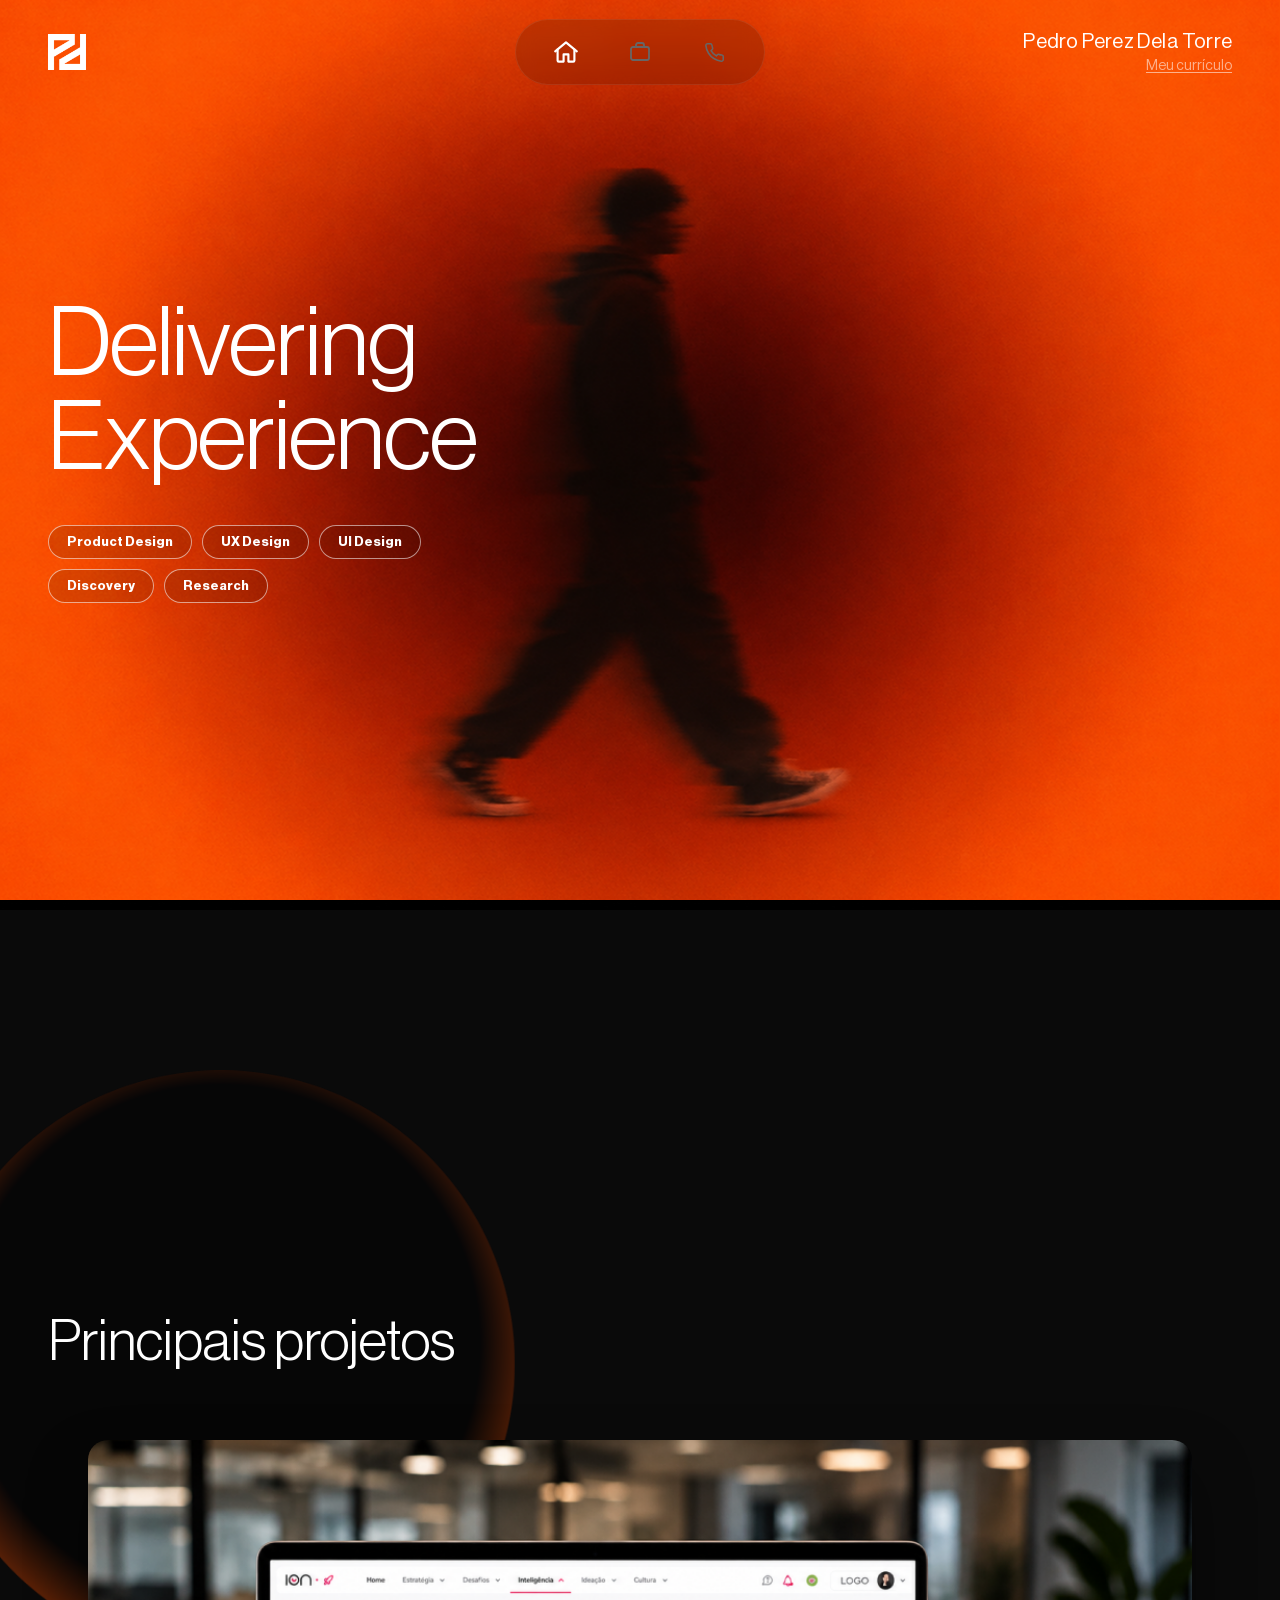
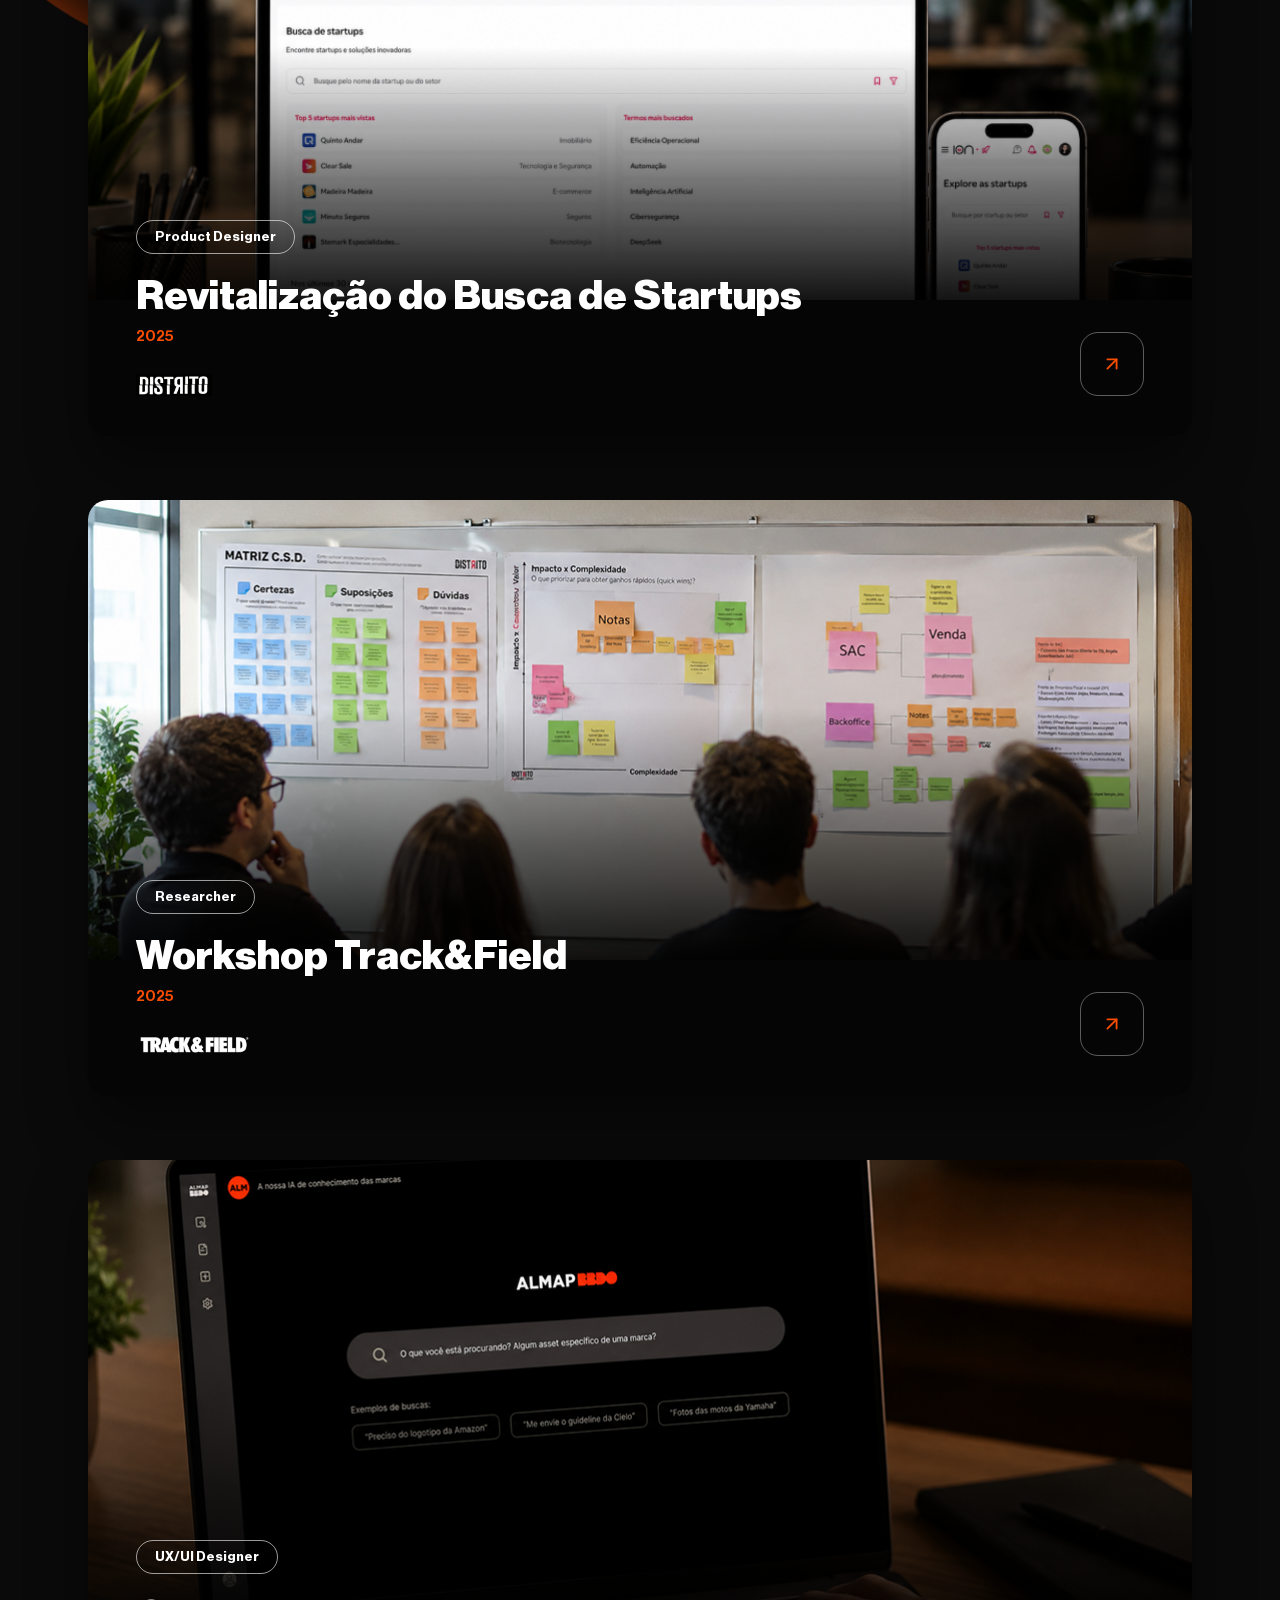
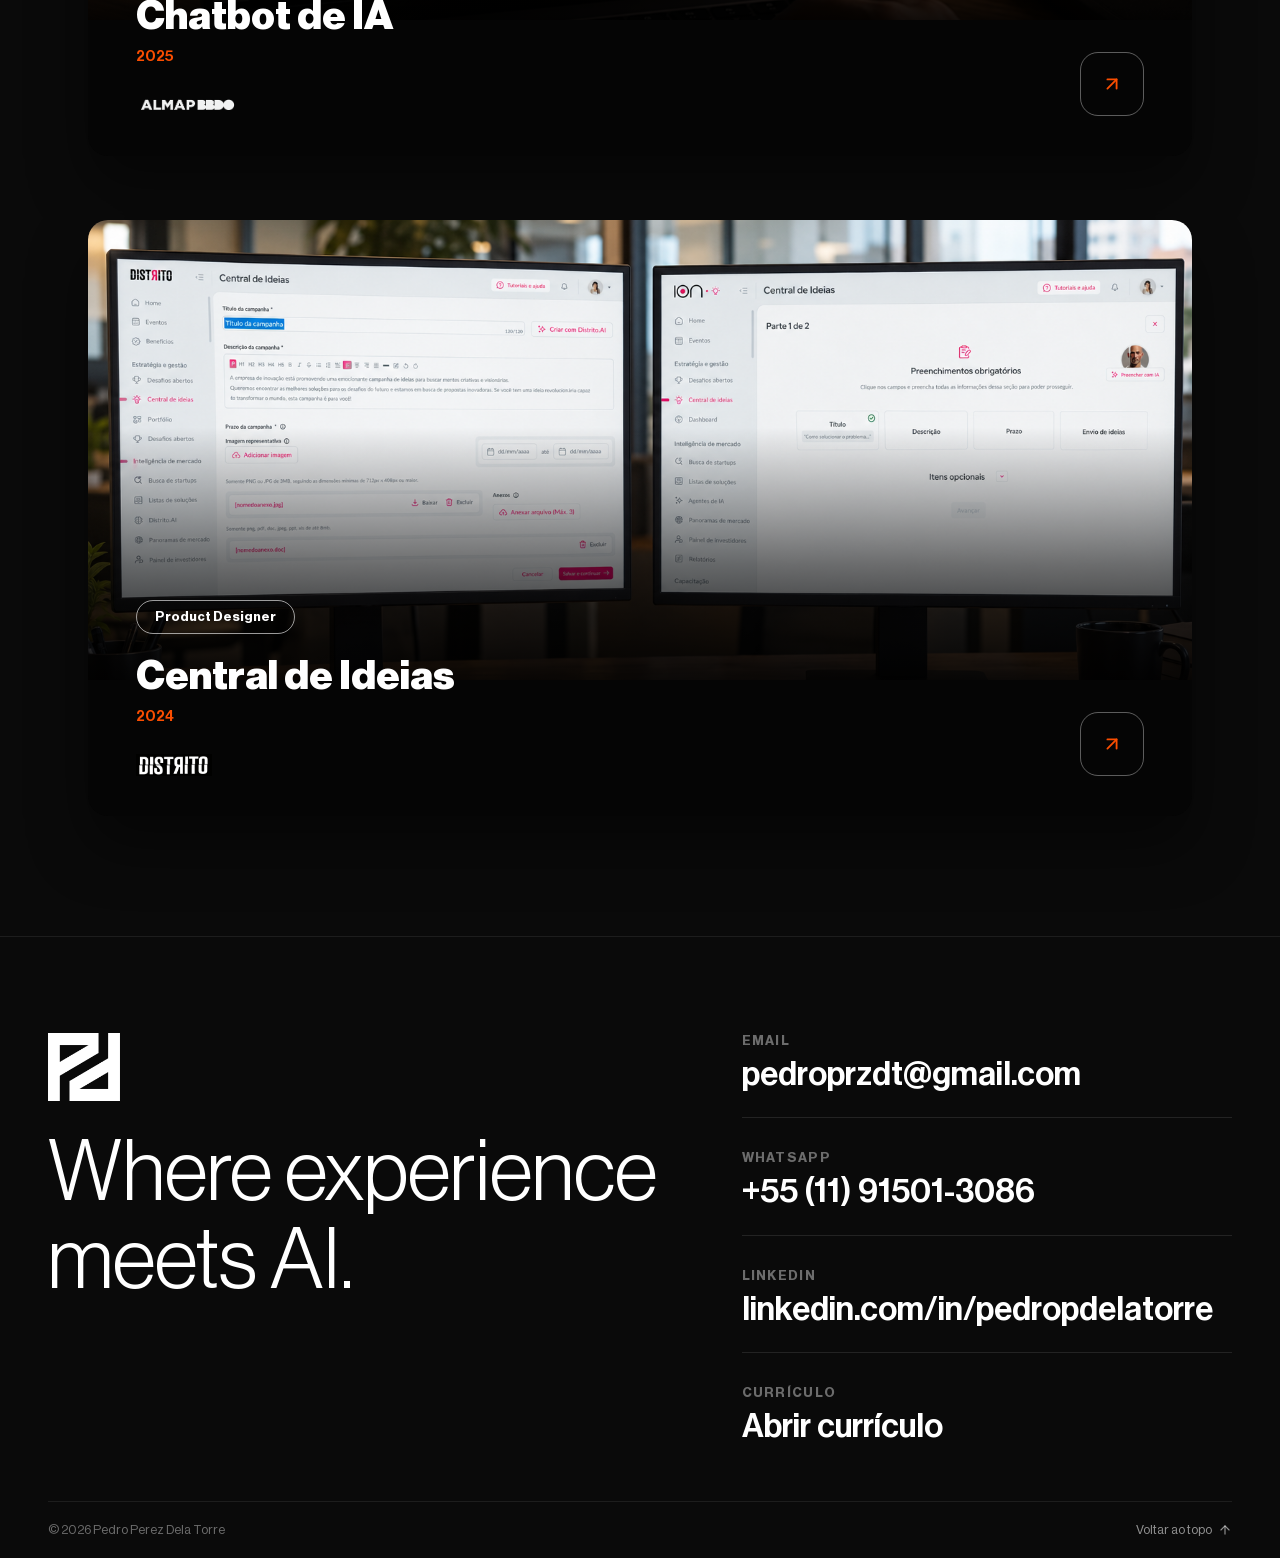
==== commit cb18c79f: "Replace hero video with new clip, looped natively end-to-end Use the full new clip as-is (no trim, n" ====
--- a/index.html
+++ b/index.html
@@ -44,7 +44,7 @@
 <main>
 
   <section id="home" class="hero">
-    <video class="hero-video" id="heroVideo" src="assets/hero-video.mp4" autoplay muted playsinline preload="auto" poster="assets/home-bg.png"></video>
+    <video class="hero-video" id="heroVideo" src="assets/hero-video.mp4" autoplay muted loop playsinline preload="auto" poster="assets/home-bg.png"></video>
     <div class="hero-inner">
       <div class="hero-bottom">
         <div class="hero-name">Pedro Perez Dela Torre</div>
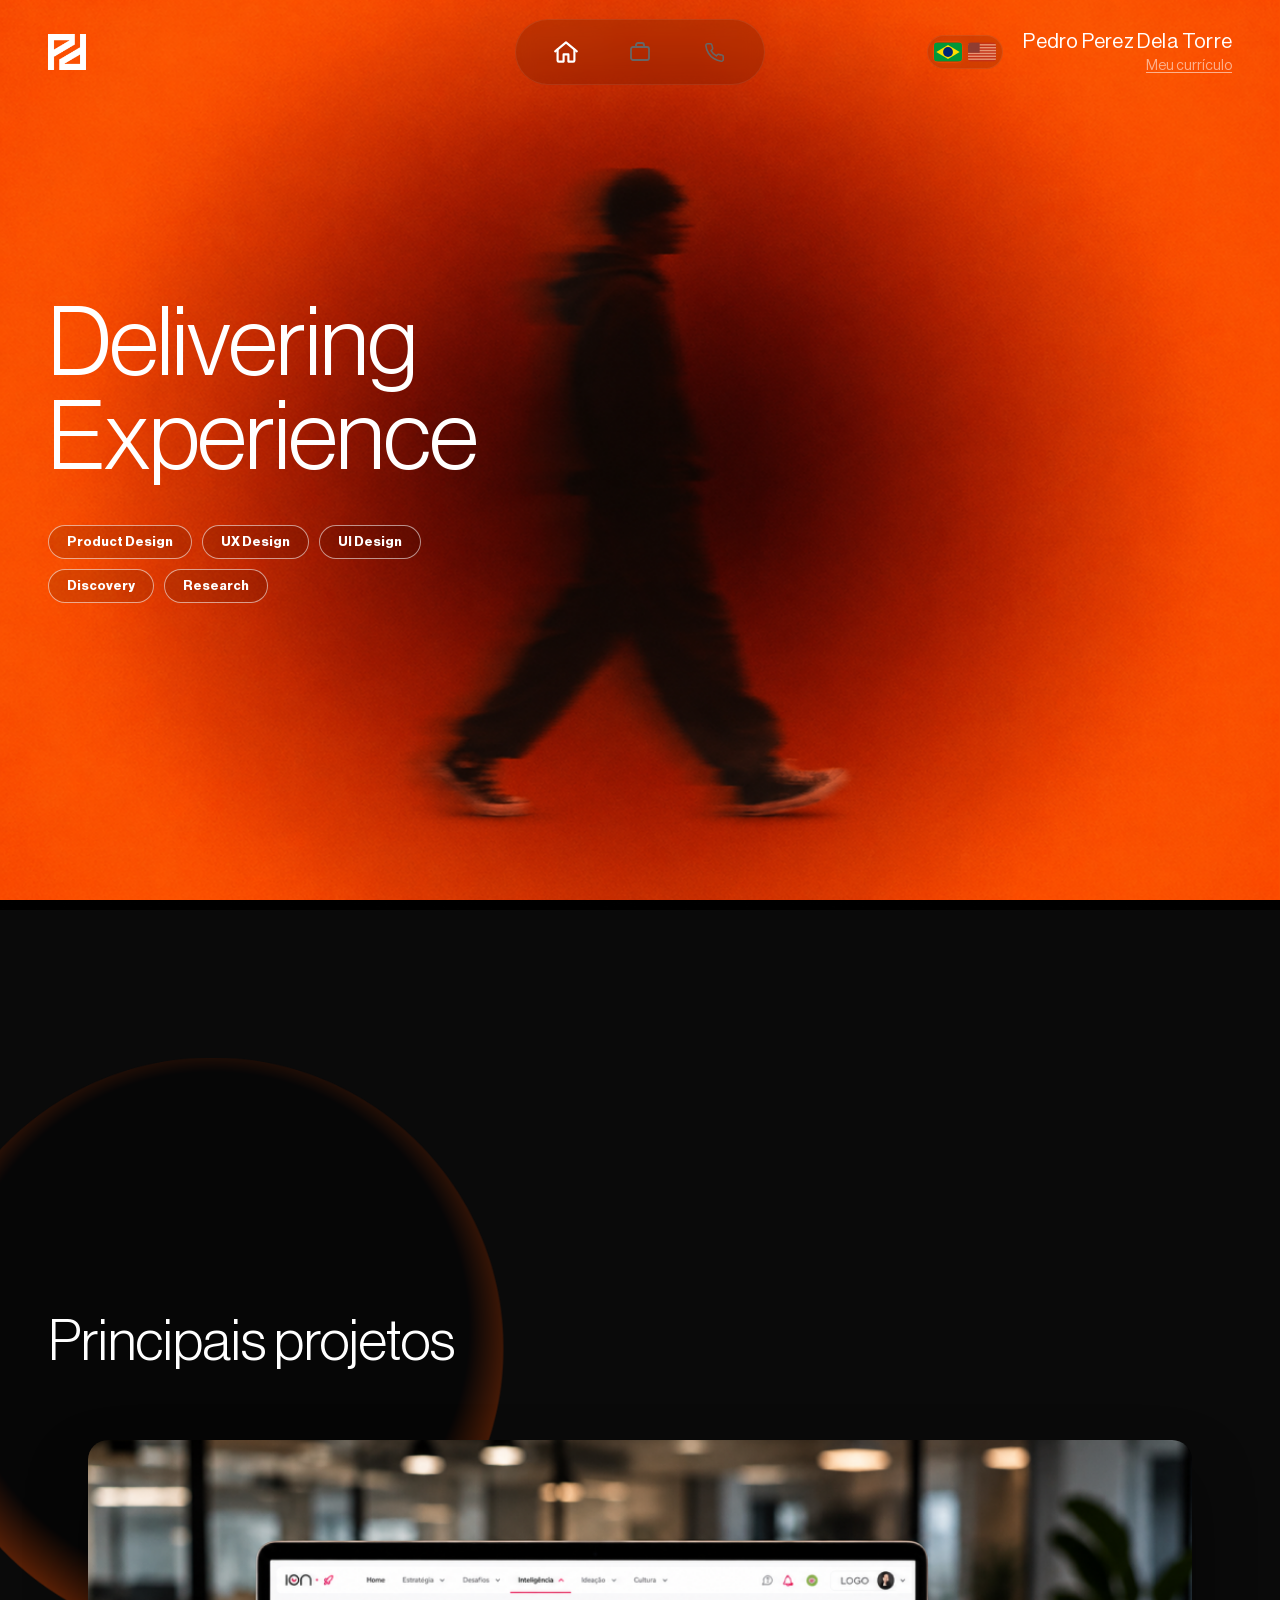
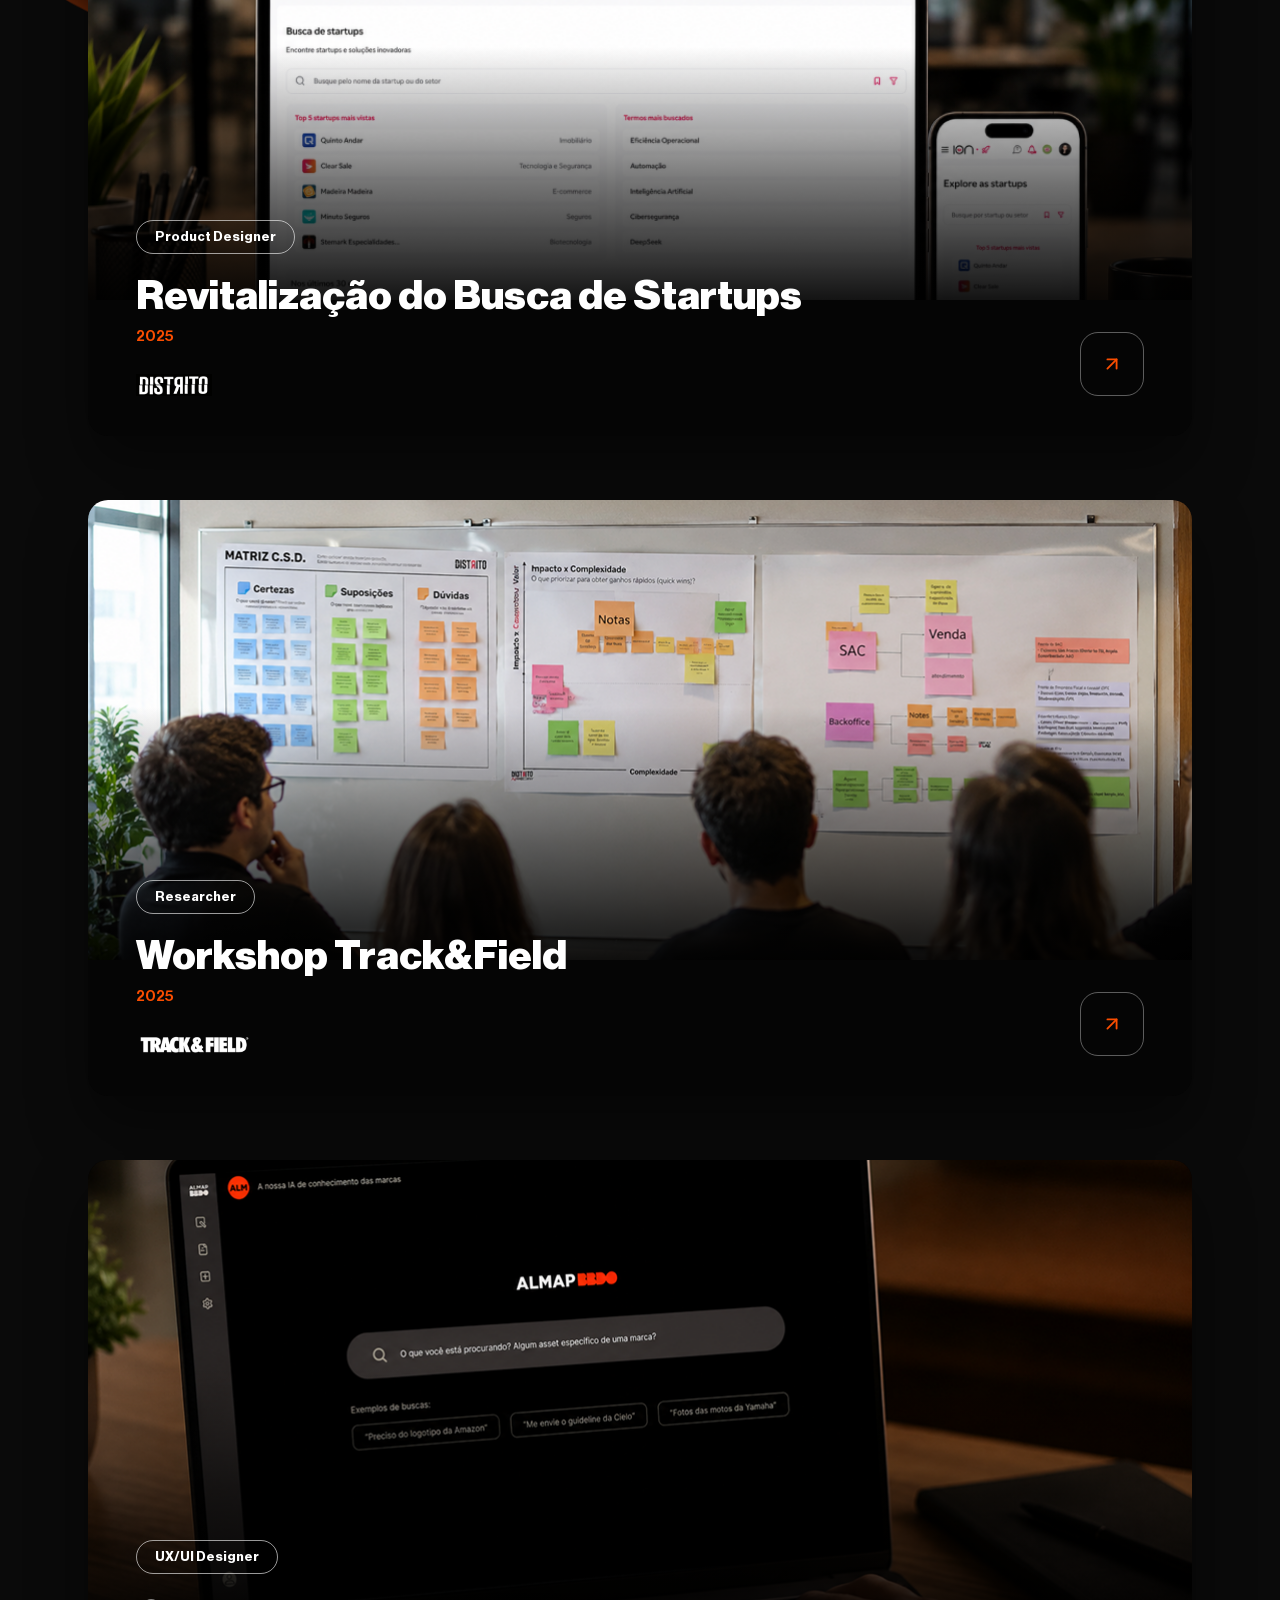
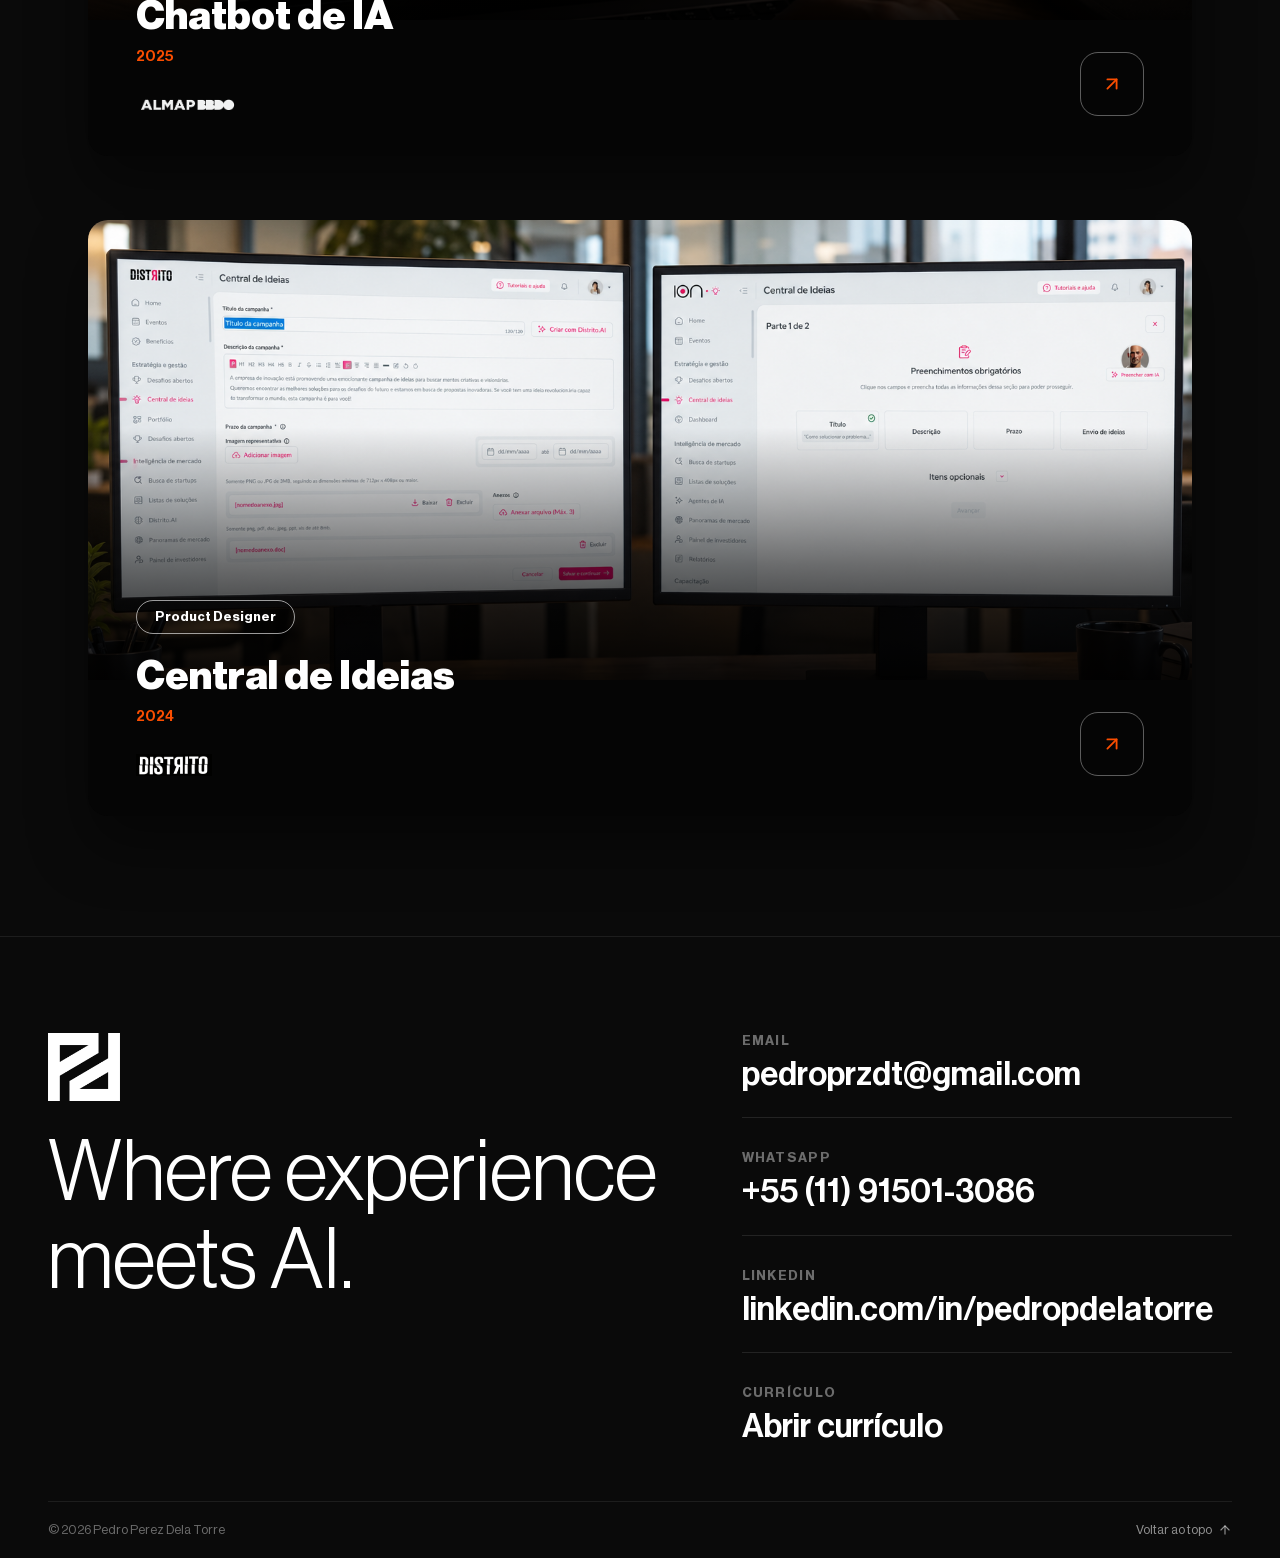
==== commit eb0bebd3: "Add a PT-BR / English language toggle across the whole site Two flag buttons in the topbar (and a fl" ====
--- a/index.html
+++ b/index.html
@@ -16,28 +16,38 @@
 <link rel="icon" href="assets/favicon.png" />
 <link rel="stylesheet" href="css/style.css" />
 </head>
-<body>
+<body data-i18n-title="home.title" data-i18n-desc="home.desc">
 
 <div class="cursor-glow" aria-hidden="true"></div>
 
 <header class="topbar">
-  <a class="logo-mark" href="assets/curriculo-pedro-perez.pdf" target="_blank" rel="noopener" aria-label="Abrir currículo"><img src="assets/logo.png" alt="Pedro Perez Dela Torre" /></a>
+  <a class="logo-mark" href="assets/curriculo-pedro-perez.pdf" target="_blank" rel="noopener" aria-label="Abrir currículo" data-i18n-attr="aria-label:home.resume.aria"><img src="assets/logo.png" alt="Pedro Perez Dela Torre" /></a>
 
   <nav class="nav-pill">
-    <a href="#home" data-section="home" aria-label="Home">
+    <a href="#home" data-section="home" aria-label="Home" data-i18n-attr="aria-label:home.nav.home.aria">
       <svg viewBox="0 0 24 24" fill="none" stroke="currentColor" stroke-width="1.8" stroke-linecap="round" stroke-linejoin="round"><path d="M3 11.5 12 4l9 7.5"/><path d="M5 10v9a1 1 0 0 0 1 1h4v-6h4v6h4a1 1 0 0 0 1-1v-9"/></svg>
     </a>
-    <a href="#projetos" data-section="projetos" aria-label="Projetos">
+    <a href="#projetos" data-section="projetos" aria-label="Projetos" data-i18n-attr="aria-label:home.nav.projetos.aria">
       <svg viewBox="0 0 24 24" fill="none" stroke="currentColor" stroke-width="1.8" stroke-linecap="round" stroke-linejoin="round"><rect x="3" y="7" width="18" height="13" rx="2"/><path d="M8 7V5a2 2 0 0 1 2-2h4a2 2 0 0 1 2 2v2"/></svg>
     </a>
-    <a href="#contato" data-section="contato" aria-label="Contato">
+    <a href="#contato" data-section="contato" aria-label="Contato" data-i18n-attr="aria-label:home.nav.contato.aria">
       <svg viewBox="0 0 24 24" fill="none" stroke="currentColor" stroke-width="1.8" stroke-linecap="round" stroke-linejoin="round"><path d="M22 16.92v3a2 2 0 0 1-2.18 2 19.79 19.79 0 0 1-8.63-3.07 19.5 19.5 0 0 1-6-6 19.79 19.79 0 0 1-3.07-8.67A2 2 0 0 1 4.11 2h3a2 2 0 0 1 2 1.72c.127.96.361 1.903.7 2.81a2 2 0 0 1-.45 2.11L8.09 9.91a16 16 0 0 0 6 6l1.27-1.27a2 2 0 0 1 2.11-.45c.907.339 1.85.573 2.81.7A2 2 0 0 1 22 16.92z"/></svg>
     </a>
   </nav>
 
-  <div class="name-col">
-    <span class="name">Pedro Perez Dela Torre</span>
-    <a class="resume-link" href="assets/curriculo-pedro-perez.pdf" target="_blank" rel="noopener">Meu currículo</a>
+  <div class="topbar-right">
+    <div class="lang-toggle" role="group" aria-label="Idioma / Language">
+      <button type="button" class="lang-btn is-active" data-lang="pt" aria-pressed="true" aria-label="Português (Brasil)">
+        <svg viewBox="0 0 24 16" xmlns="http://www.w3.org/2000/svg" aria-hidden="true"><rect width="24" height="16" fill="#009739"/><polygon points="12,2 22,8 12,14 2,8" fill="#FEDD00"/><circle cx="12" cy="8" r="4.2" fill="#002776"/></svg>
+      </button>
+      <button type="button" class="lang-btn" data-lang="en" aria-pressed="false" aria-label="English (US)">
+        <svg viewBox="0 0 24 16" xmlns="http://www.w3.org/2000/svg" aria-hidden="true"><rect width="24" height="16" fill="#B22234"/><g fill="#fff"><rect y="1.23" width="24" height="1.23"/><rect y="3.69" width="24" height="1.23"/><rect y="6.15" width="24" height="1.23"/><rect y="8.62" width="24" height="1.23"/><rect y="11.08" width="24" height="1.23"/><rect y="13.54" width="24" height="1.23"/></g><rect width="10" height="8.62" fill="#3C3B6E"/></svg>
+      </button>
+    </div>
+    <div class="name-col">
+      <span class="name" data-i18n="home.name">Pedro Perez Dela Torre</span>
+      <a class="resume-link" href="assets/curriculo-pedro-perez.pdf" target="_blank" rel="noopener" data-i18n="home.resume.label">Meu currículo</a>
+    </div>
   </div>
 </header>
 
@@ -47,7 +57,7 @@
     <video class="hero-video" id="heroVideo" src="assets/hero-video.mp4" autoplay muted loop playsinline preload="auto" poster="assets/home-bg.png"></video>
     <div class="hero-inner">
       <div class="hero-bottom">
-        <div class="hero-name">Pedro Perez Dela Torre</div>
+        <div class="hero-name" data-i18n="home.hero.name">Pedro Perez Dela Torre</div>
         <h1>Delivering<br>Experience</h1>
       </div>
       <div class="hero-tags">
@@ -68,19 +78,19 @@
     <div class="projects-ball" aria-hidden="true"></div>
 
     <div class="projects-hero">
-      <h1>Principais projetos</h1>
+      <h1 data-i18n="home.projects.title">Principais projetos</h1>
     </div>
 
     <div class="project-list">
 
       <article class="project-card">
-        <a class="card-link" href="projeto-distrito.html" aria-label="Ver case study: Revitalização do Busca de Startups"></a>
+        <a class="card-link" href="projeto-distrito.html" aria-label="Ver case study: Revitalização do Busca de Startups" data-i18n-attr="aria-label:home.card.distrito.aria"></a>
         <div class="cover">
-          <img src="assets/project-distrito-cover.png" alt="Revitalização do Busca de Startups — Distrito" />
+          <img src="assets/project-distrito-cover.png" alt="Revitalização do Busca de Startups — Distrito" data-i18n-attr="alt:home.card.distrito.alt" />
         </div>
         <div class="body">
           <span class="tag">Product Designer</span>
-          <h2>Revitalização do Busca de Startups</h2>
+          <h2 data-i18n="home.card.distrito.title">Revitalização do Busca de Startups</h2>
           <div class="year">2025</div>
           <div class="brand"><img src="assets/logo-distrito.png" alt="Distrito" /></div>
           <span class="arrow-btn" aria-hidden="true">
@@ -90,13 +100,13 @@
       </article>
 
       <article class="project-card">
-        <a class="card-link" href="projeto-trackfield.html" aria-label="Ver case study: Workshop Track&amp;Field"></a>
+        <a class="card-link" href="projeto-trackfield.html" aria-label="Ver case study: Workshop Track&amp;Field" data-i18n-attr="aria-label:home.card.trackfield.aria"></a>
         <div class="cover">
-          <img src="assets/project-trackfield-cover.png" alt="Workshop Track&amp;Field" />
+          <img src="assets/project-trackfield-cover.png" alt="Workshop Track&amp;Field" data-i18n-attr="alt:home.card.trackfield.alt" />
         </div>
         <div class="body">
           <span class="tag">Researcher</span>
-          <h2>Workshop Track&amp;Field</h2>
+          <h2 data-i18n="home.card.trackfield.title">Workshop Track&amp;Field</h2>
           <div class="year">2025</div>
           <div class="brand"><img src="assets/logo-trackfield.png" alt="Track&amp;Field" /></div>
           <span class="arrow-btn" aria-hidden="true">
@@ -106,13 +116,13 @@
       </article>
 
       <article class="project-card">
-        <a class="card-link" href="projeto-almap.html" aria-label="Ver case study: Chatbot de IA"></a>
+        <a class="card-link" href="projeto-almap.html" aria-label="Ver case study: Chatbot de IA" data-i18n-attr="aria-label:home.card.almap.aria"></a>
         <div class="cover">
-          <img src="assets/project-almap-cover.png" alt="Chatbot de IA — Almap BBDO" />
+          <img src="assets/project-almap-cover.png" alt="Chatbot de IA — Almap BBDO" data-i18n-attr="alt:home.card.almap.alt" />
         </div>
         <div class="body">
           <span class="tag">UX/UI Designer</span>
-          <h2>Chatbot de IA</h2>
+          <h2 data-i18n="home.card.almap.title">Chatbot de IA</h2>
           <div class="year">2025</div>
           <div class="brand"><img src="assets/logo-almap.png" alt="Almap BBDO" /></div>
           <span class="arrow-btn" aria-hidden="true">
@@ -122,13 +132,13 @@
       </article>
 
       <article class="project-card">
-        <a class="card-link" href="projeto-central-ideias.html" aria-label="Ver case study: Central de Ideias"></a>
+        <a class="card-link" href="projeto-central-ideias.html" aria-label="Ver case study: Central de Ideias" data-i18n-attr="aria-label:home.card.centralIdeias.aria"></a>
         <div class="cover">
-          <img src="assets/project-central-ideias-cover.png" alt="Central de Ideias — Distrito" />
+          <img src="assets/project-central-ideias-cover.png" alt="Central de Ideias — Distrito" data-i18n-attr="alt:home.card.centralIdeias.alt" />
         </div>
         <div class="body">
           <span class="tag">Product Designer</span>
-          <h2>Central de Ideias</h2>
+          <h2 data-i18n="home.card.centralIdeias.title">Central de Ideias</h2>
           <div class="year">2024</div>
           <div class="brand"><img src="assets/logo-distrito.png" alt="Distrito" /></div>
           <span class="arrow-btn" aria-hidden="true">
@@ -149,19 +159,19 @@
       <div class="contact-col">
         <div class="row">
           <label>Email</label>
-          <a href="https://mail.google.com/mail/?view=cm&fs=1&to=pedroprzdt@gmail.com&su=Contato%20via%20portf%C3%B3lio&body=Ol%C3%A1%20Pedro%2C%20vi%20seu%20portf%C3%B3lio%20e%20gostaria%20de%20entrar%20em%20contato." target="_blank" rel="noopener">pedroprzdt@gmail.com</a>
+          <a href="https://mail.google.com/mail/?view=cm&fs=1&to=pedroprzdt@gmail.com&su=Contato%20via%20portf%C3%B3lio&body=Ol%C3%A1%20Pedro%2C%20vi%20seu%20portf%C3%B3lio%20e%20gostaria%20de%20entrar%20em%20contato." target="_blank" rel="noopener" data-i18n-attr="href:home.contact.email.href">pedroprzdt@gmail.com</a>
         </div>
         <div class="row">
           <label>WhatsApp</label>
-          <a href="https://wa.me/5511915013086?text=Ol%C3%A1%20Pedro%2C%20vi%20seu%20portf%C3%B3lio%20e%20gostaria%20de%20entrar%20em%20contato." target="_blank" rel="noopener">+55 (11) 91501-3086</a>
+          <a href="https://wa.me/5511915013086?text=Ol%C3%A1%20Pedro%2C%20vi%20seu%20portf%C3%B3lio%20e%20gostaria%20de%20entrar%20em%20contato." target="_blank" rel="noopener" data-i18n-attr="href:home.contact.whatsapp.href">+55 (11) 91501-3086</a>
         </div>
         <div class="row">
           <label>LinkedIn</label>
           <a href="https://www.linkedin.com/in/pedropdelatorre" target="_blank" rel="noopener">linkedin.com/in/pedropdelatorre</a>
         </div>
         <div class="row">
-          <label>Currículo</label>
-          <a href="assets/curriculo-pedro-perez.pdf" target="_blank" rel="noopener">Abrir currículo</a>
+          <label data-i18n="home.contact.resume.label">Currículo</label>
+          <a href="assets/curriculo-pedro-perez.pdf" target="_blank" rel="noopener" data-i18n="home.contact.resume.linktext">Abrir currículo</a>
         </div>
       </div>
     </div>
@@ -169,7 +179,7 @@
     <div class="footer-bottom">
       <span>© 2026 Pedro Perez Dela Torre</span>
       <a href="#home" class="back-top">
-        Voltar ao topo
+        <span data-i18n="home.footer.backtop">Voltar ao topo</span>
         <svg width="14" height="14" viewBox="0 0 24 24" fill="none" stroke="currentColor" stroke-width="2" stroke-linecap="round" stroke-linejoin="round"><path d="M12 19V5"/><path d="m5 12 7-7 7 7"/></svg>
       </a>
     </div>
@@ -177,6 +187,7 @@
 
 </main>
 
+<script src="js/i18n.js"></script>
 <script src="js/main.js"></script>
 </body>
 </html>
--- a/css/style.css
+++ b/css/style.css
@@ -161,8 +161,15 @@
 }
 .logo-mark img { width: 38px; height: auto; display: block; }
 
+.topbar-right {
+  justify-self: end;
+  display: flex;
+  align-items: center;
+  gap: clamp(12px, 2vw, 20px);
+  max-width: 100%;
+}
+
 .name-col {
-  justify-self: end;
   display: flex;
   flex-direction: column;
   align-items: flex-end;
@@ -190,10 +197,43 @@
 .resume-link:hover { color: var(--black); }
 
 .topbar.is-scrolled .logo-mark,
-.topbar.is-scrolled .name-col {
+.topbar.is-scrolled .topbar-right {
   opacity: 0;
   transform: translateY(-6px);
   pointer-events: none;
+}
+
+/* ---------- Language toggle ---------- */
+.lang-toggle {
+  display: flex;
+  align-items: center;
+  gap: 6px;
+  padding: 6px;
+  background: rgba(0, 0, 0, 0.14);
+  backdrop-filter: blur(10px);
+  -webkit-backdrop-filter: blur(10px);
+  border-radius: 999px;
+  border: 1px solid rgba(255, 255, 255, 0.08);
+}
+.lang-btn {
+  display: flex;
+  align-items: center;
+  justify-content: center;
+  width: 28px;
+  height: 20px;
+  padding: 0;
+  border: none;
+  border-radius: 5px;
+  background: transparent;
+  cursor: pointer;
+  opacity: 0.45;
+  transition: opacity 0.2s ease, box-shadow 0.2s ease;
+}
+.lang-btn svg { width: 100%; height: 100%; display: block; border-radius: 4px; }
+.lang-btn:hover { opacity: 0.75; }
+.lang-btn.is-active {
+  opacity: 1;
+  box-shadow: 0 0 0 1px rgba(251, 78, 1, 0.5), 0 0 14px 2px rgba(251, 78, 1, 0.35);
 }
 
 .nav-pill {
@@ -527,7 +567,7 @@
   .hero-tags {
     display: none;
   }
-  .name-col { display: none; }
+  .topbar-right .name-col { display: none; }
   .topbar .logo-mark { pointer-events: auto; cursor: pointer; }
   .logo-mark img { width: 28px; }
   .hero-name {
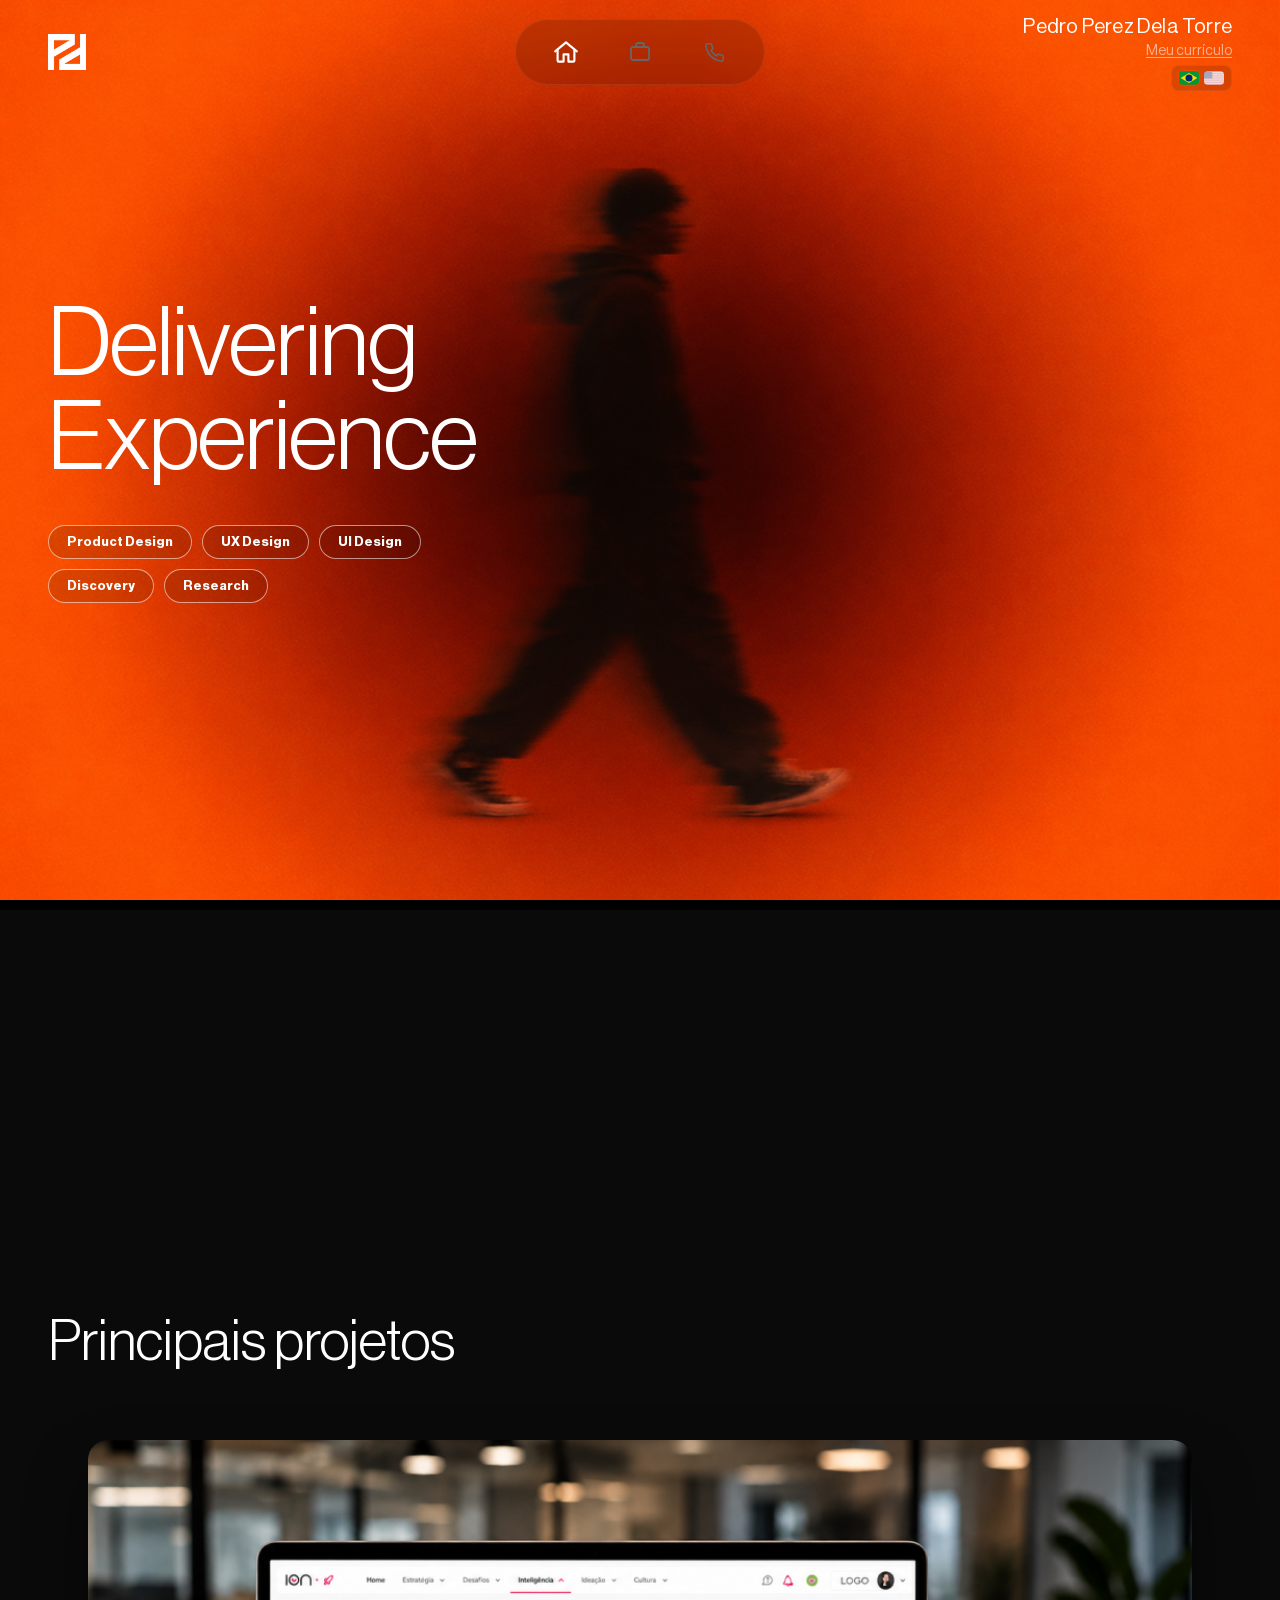
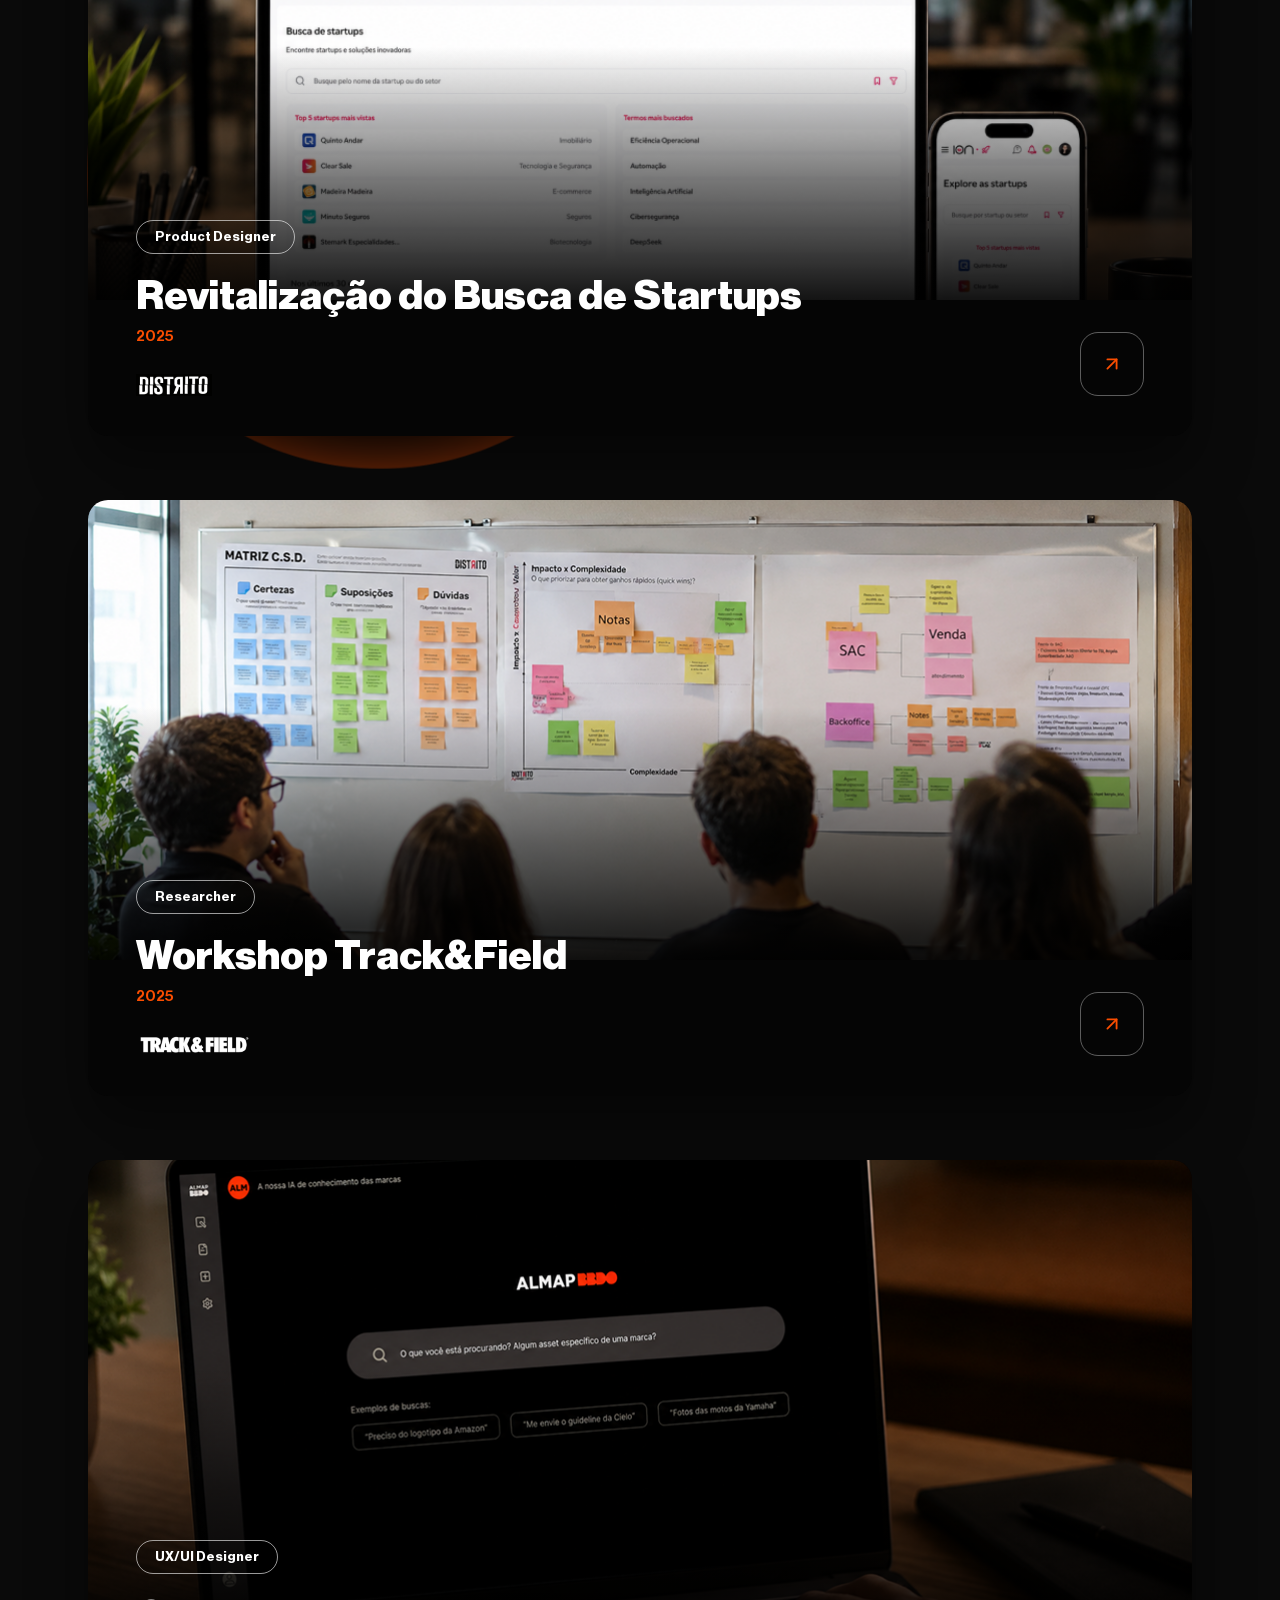
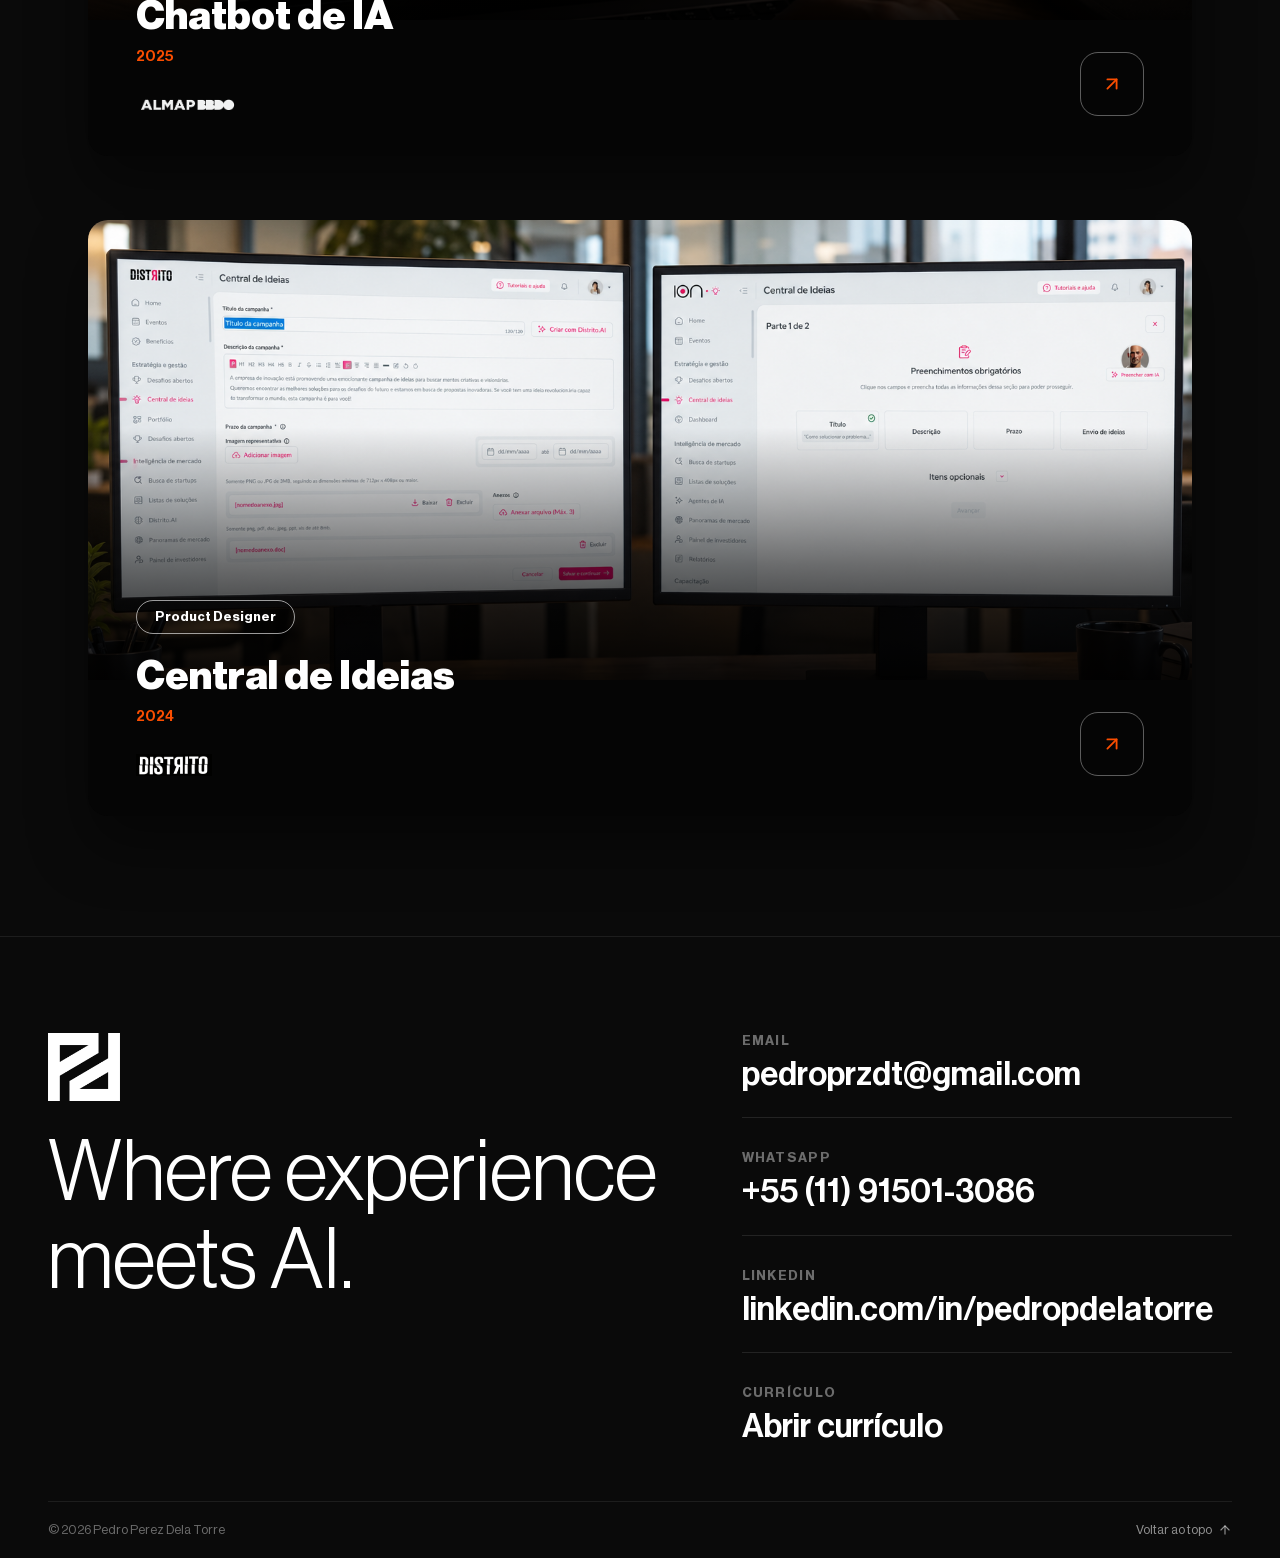
==== commit 4f9d112f: "Move the language toggle below the resume link, tighten its spacing Co-Authored-By: Claude Sonnet 5 " ====
--- a/index.html
+++ b/index.html
@@ -36,6 +36,10 @@
   </nav>
 
   <div class="topbar-right">
+    <div class="name-col">
+      <span class="name" data-i18n="home.name">Pedro Perez Dela Torre</span>
+      <a class="resume-link" href="assets/curriculo-pedro-perez.pdf" target="_blank" rel="noopener" data-i18n="home.resume.label">Meu currículo</a>
+    </div>
     <div class="lang-toggle" role="group" aria-label="Idioma / Language">
       <button type="button" class="lang-btn is-active" data-lang="pt" aria-pressed="true" aria-label="Português (Brasil)">
         <svg viewBox="0 0 24 16" xmlns="http://www.w3.org/2000/svg" aria-hidden="true"><rect width="24" height="16" fill="#009739"/><polygon points="12,2 22,8 12,14 2,8" fill="#FEDD00"/><circle cx="12" cy="8" r="4.2" fill="#002776"/></svg>
@@ -43,10 +47,6 @@
       <button type="button" class="lang-btn" data-lang="en" aria-pressed="false" aria-label="English (US)">
         <svg viewBox="0 0 24 16" xmlns="http://www.w3.org/2000/svg" aria-hidden="true"><rect width="24" height="16" fill="#B22234"/><g fill="#fff"><rect y="1.23" width="24" height="1.23"/><rect y="3.69" width="24" height="1.23"/><rect y="6.15" width="24" height="1.23"/><rect y="8.62" width="24" height="1.23"/><rect y="11.08" width="24" height="1.23"/><rect y="13.54" width="24" height="1.23"/></g><rect width="10" height="8.62" fill="#3C3B6E"/></svg>
       </button>
-    </div>
-    <div class="name-col">
-      <span class="name" data-i18n="home.name">Pedro Perez Dela Torre</span>
-      <a class="resume-link" href="assets/curriculo-pedro-perez.pdf" target="_blank" rel="noopener" data-i18n="home.resume.label">Meu currículo</a>
     </div>
   </div>
 </header>
--- a/css/style.css
+++ b/css/style.css
@@ -164,8 +164,9 @@
 .topbar-right {
   justify-self: end;
   display: flex;
-  align-items: center;
-  gap: clamp(12px, 2vw, 20px);
+  flex-direction: column;
+  align-items: flex-end;
+  gap: 5px;
   max-width: 100%;
 }
 
@@ -207,32 +208,40 @@
 .lang-toggle {
   display: flex;
   align-items: center;
-  gap: 6px;
-  padding: 6px;
+  gap: 5px;
+  padding: 5px 7px;
   background: rgba(0, 0, 0, 0.14);
   backdrop-filter: blur(10px);
   -webkit-backdrop-filter: blur(10px);
-  border-radius: 999px;
+  border-radius: 8px;
   border: 1px solid rgba(255, 255, 255, 0.08);
 }
 .lang-btn {
+  position: relative;
   display: flex;
   align-items: center;
   justify-content: center;
-  width: 28px;
-  height: 20px;
+  width: 20px;
+  height: 14px;
   padding: 0;
   border: none;
   border-radius: 5px;
   background: transparent;
   cursor: pointer;
-  opacity: 0.45;
-  transition: opacity 0.2s ease, box-shadow 0.2s ease;
+  transition: box-shadow 0.2s ease;
 }
 .lang-btn svg { width: 100%; height: 100%; display: block; border-radius: 4px; }
-.lang-btn:hover { opacity: 0.75; }
+.lang-btn::after {
+  content: "";
+  position: absolute;
+  inset: 0;
+  border-radius: 4px;
+  background: rgba(255, 255, 255, 0.55);
+  transition: background 0.2s ease;
+}
+.lang-btn:hover::after { background: rgba(255, 255, 255, 0.3); }
+.lang-btn.is-active::after { background: transparent; }
 .lang-btn.is-active {
-  opacity: 1;
   box-shadow: 0 0 0 1px rgba(251, 78, 1, 0.5), 0 0 14px 2px rgba(251, 78, 1, 0.35);
 }
 
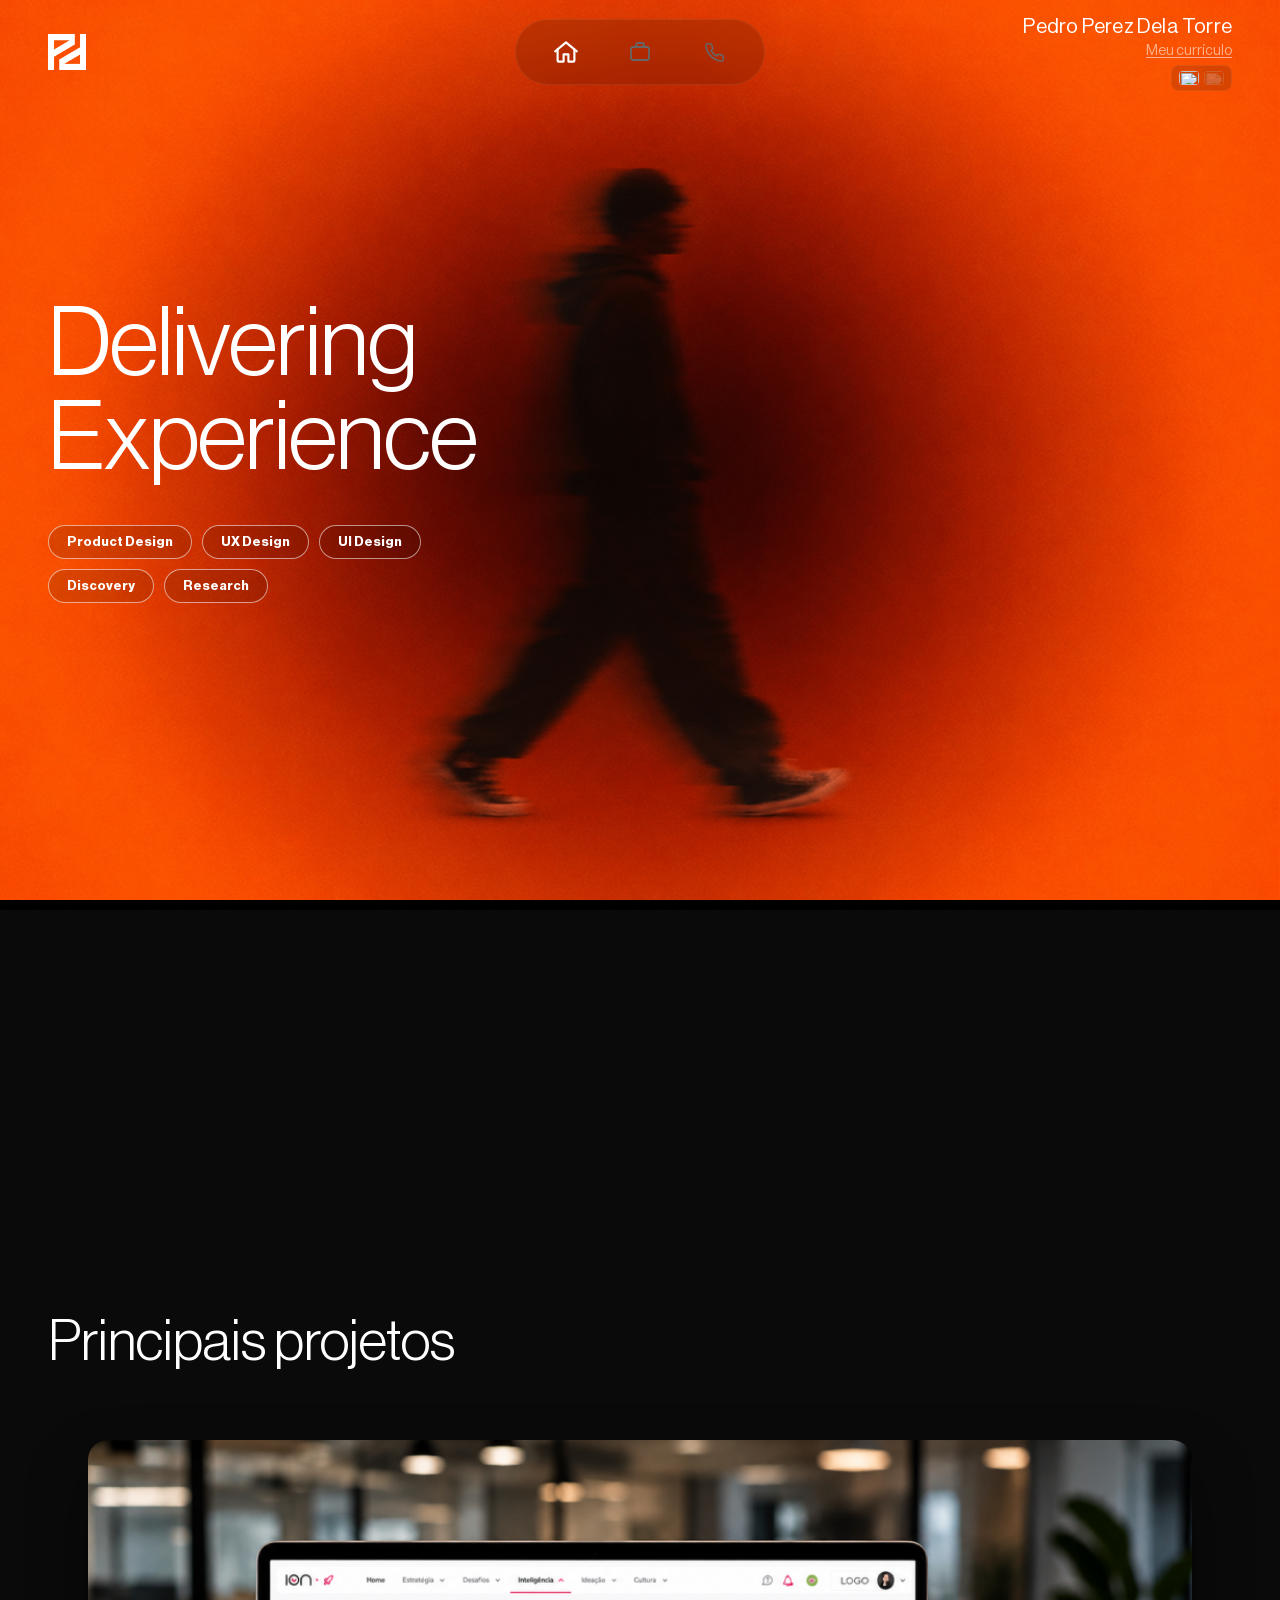
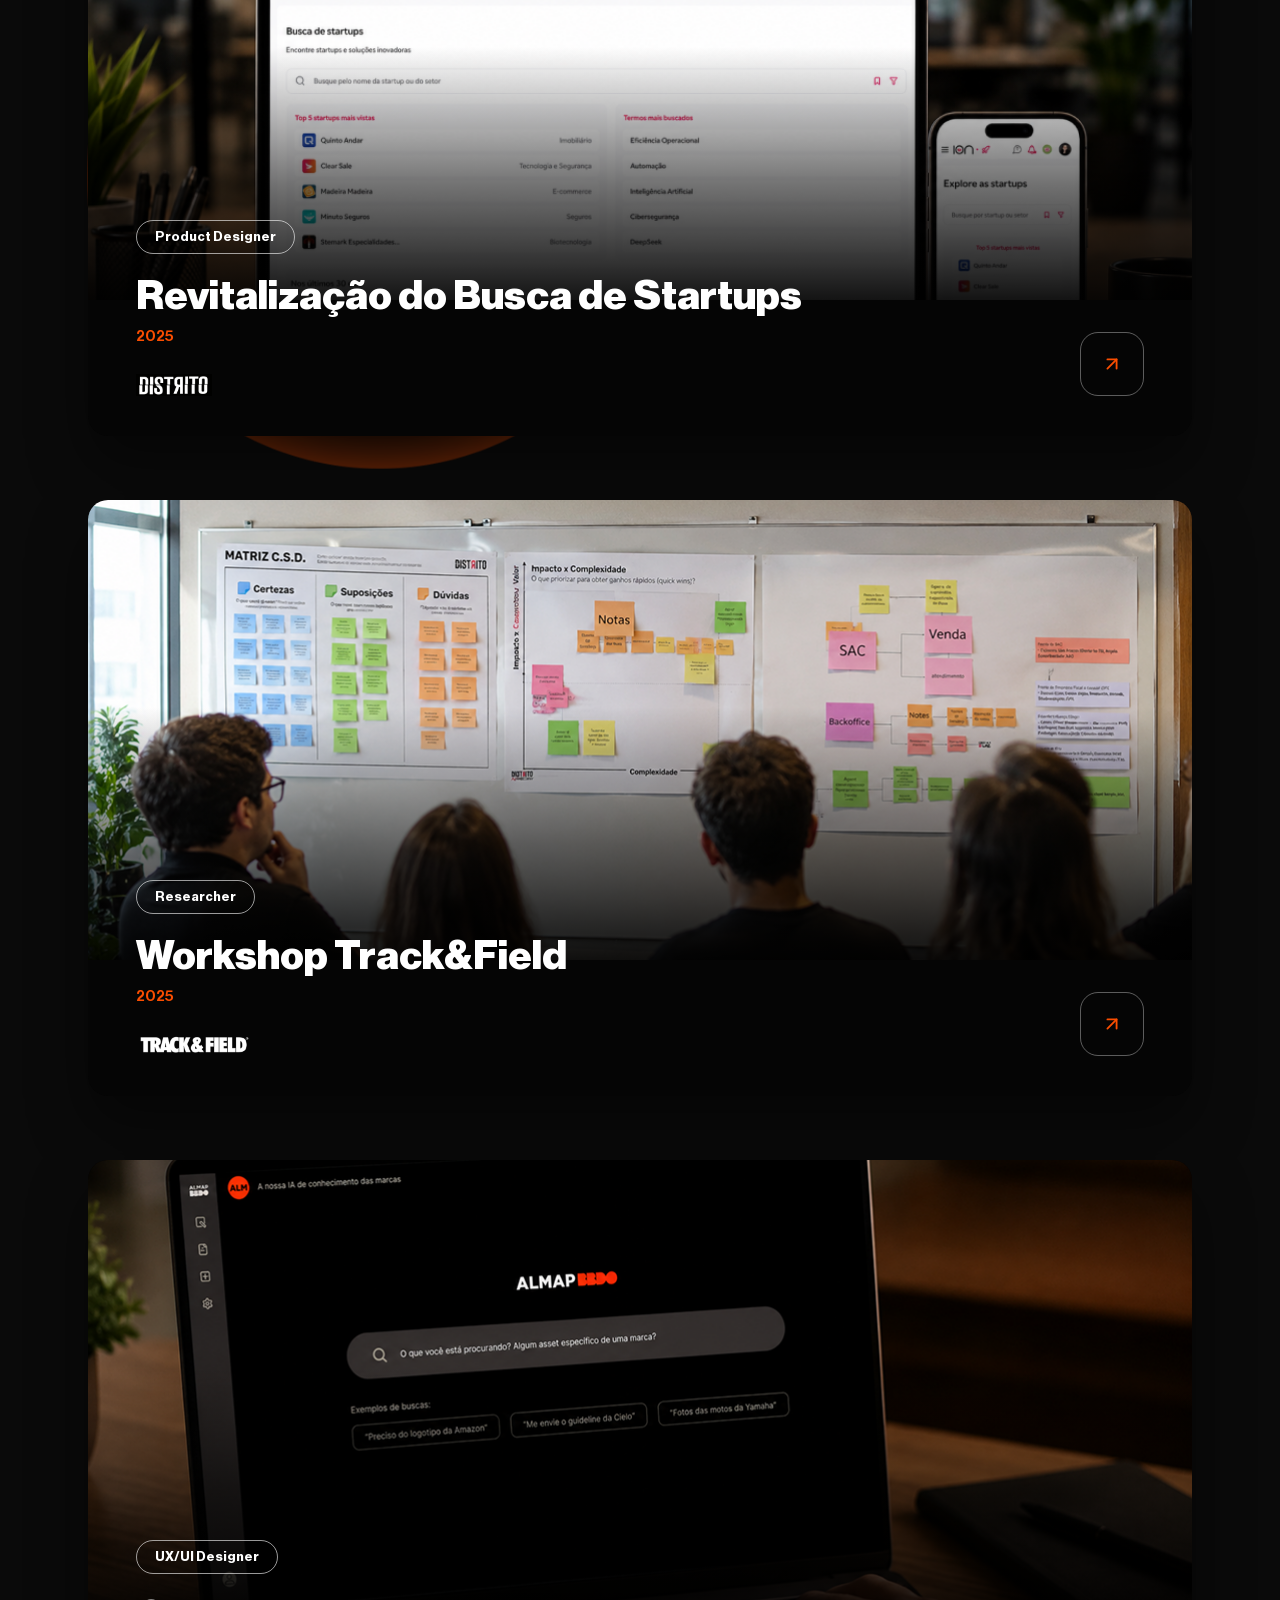
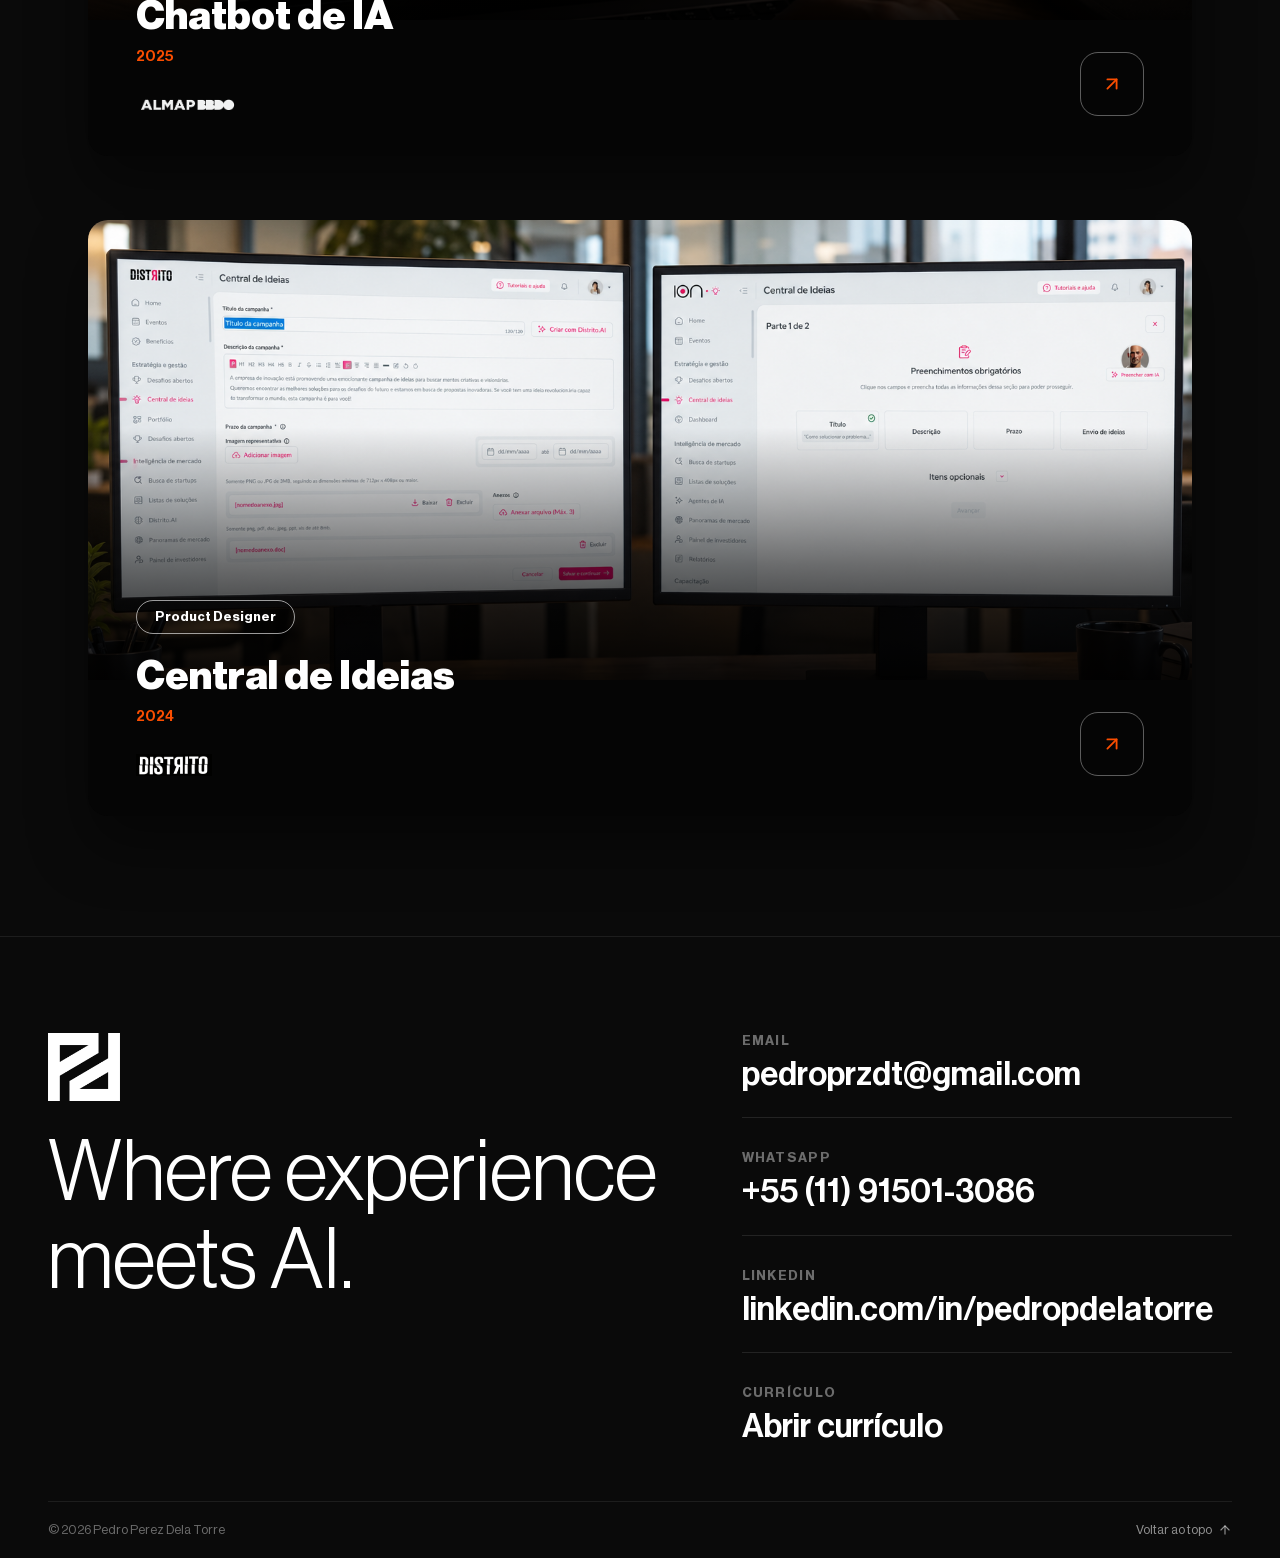
==== commit cea1d5f0: "Swap hand-drawn flag icons for proper flag SVGs Co-Authored-By: Claude Sonnet 5 <noreply@anthropic.c" ====
--- a/index.html
+++ b/index.html
@@ -42,10 +42,10 @@
     </div>
     <div class="lang-toggle" role="group" aria-label="Idioma / Language">
       <button type="button" class="lang-btn is-active" data-lang="pt" aria-pressed="true" aria-label="Português (Brasil)">
-        <svg viewBox="0 0 24 16" xmlns="http://www.w3.org/2000/svg" aria-hidden="true"><rect width="24" height="16" fill="#009739"/><polygon points="12,2 22,8 12,14 2,8" fill="#FEDD00"/><circle cx="12" cy="8" r="4.2" fill="#002776"/></svg>
+        <img src="assets/flags/br.svg" alt="" aria-hidden="true" />
       </button>
       <button type="button" class="lang-btn" data-lang="en" aria-pressed="false" aria-label="English (US)">
-        <svg viewBox="0 0 24 16" xmlns="http://www.w3.org/2000/svg" aria-hidden="true"><rect width="24" height="16" fill="#B22234"/><g fill="#fff"><rect y="1.23" width="24" height="1.23"/><rect y="3.69" width="24" height="1.23"/><rect y="6.15" width="24" height="1.23"/><rect y="8.62" width="24" height="1.23"/><rect y="11.08" width="24" height="1.23"/><rect y="13.54" width="24" height="1.23"/></g><rect width="10" height="8.62" fill="#3C3B6E"/></svg>
+        <img src="assets/flags/us.svg" alt="" aria-hidden="true" />
       </button>
     </div>
   </div>
--- a/css/style.css
+++ b/css/style.css
@@ -217,7 +217,6 @@
   border: 1px solid rgba(255, 255, 255, 0.08);
 }
 .lang-btn {
-  position: relative;
   display: flex;
   align-items: center;
   justify-content: center;
@@ -228,20 +227,13 @@
   border-radius: 5px;
   background: transparent;
   cursor: pointer;
-  transition: box-shadow 0.2s ease;
-}
-.lang-btn svg { width: 100%; height: 100%; display: block; border-radius: 4px; }
-.lang-btn::after {
-  content: "";
-  position: absolute;
-  inset: 0;
-  border-radius: 4px;
-  background: rgba(255, 255, 255, 0.55);
-  transition: background 0.2s ease;
-}
-.lang-btn:hover::after { background: rgba(255, 255, 255, 0.3); }
-.lang-btn.is-active::after { background: transparent; }
+  opacity: 0.22;
+  transition: opacity 0.2s ease, box-shadow 0.2s ease;
+}
+.lang-btn img { width: 100%; height: 100%; display: block; object-fit: cover; border-radius: 4px; }
+.lang-btn:hover { opacity: 0.5; }
 .lang-btn.is-active {
+  opacity: 1;
   box-shadow: 0 0 0 1px rgba(251, 78, 1, 0.5), 0 0 14px 2px rgba(251, 78, 1, 0.35);
 }
 
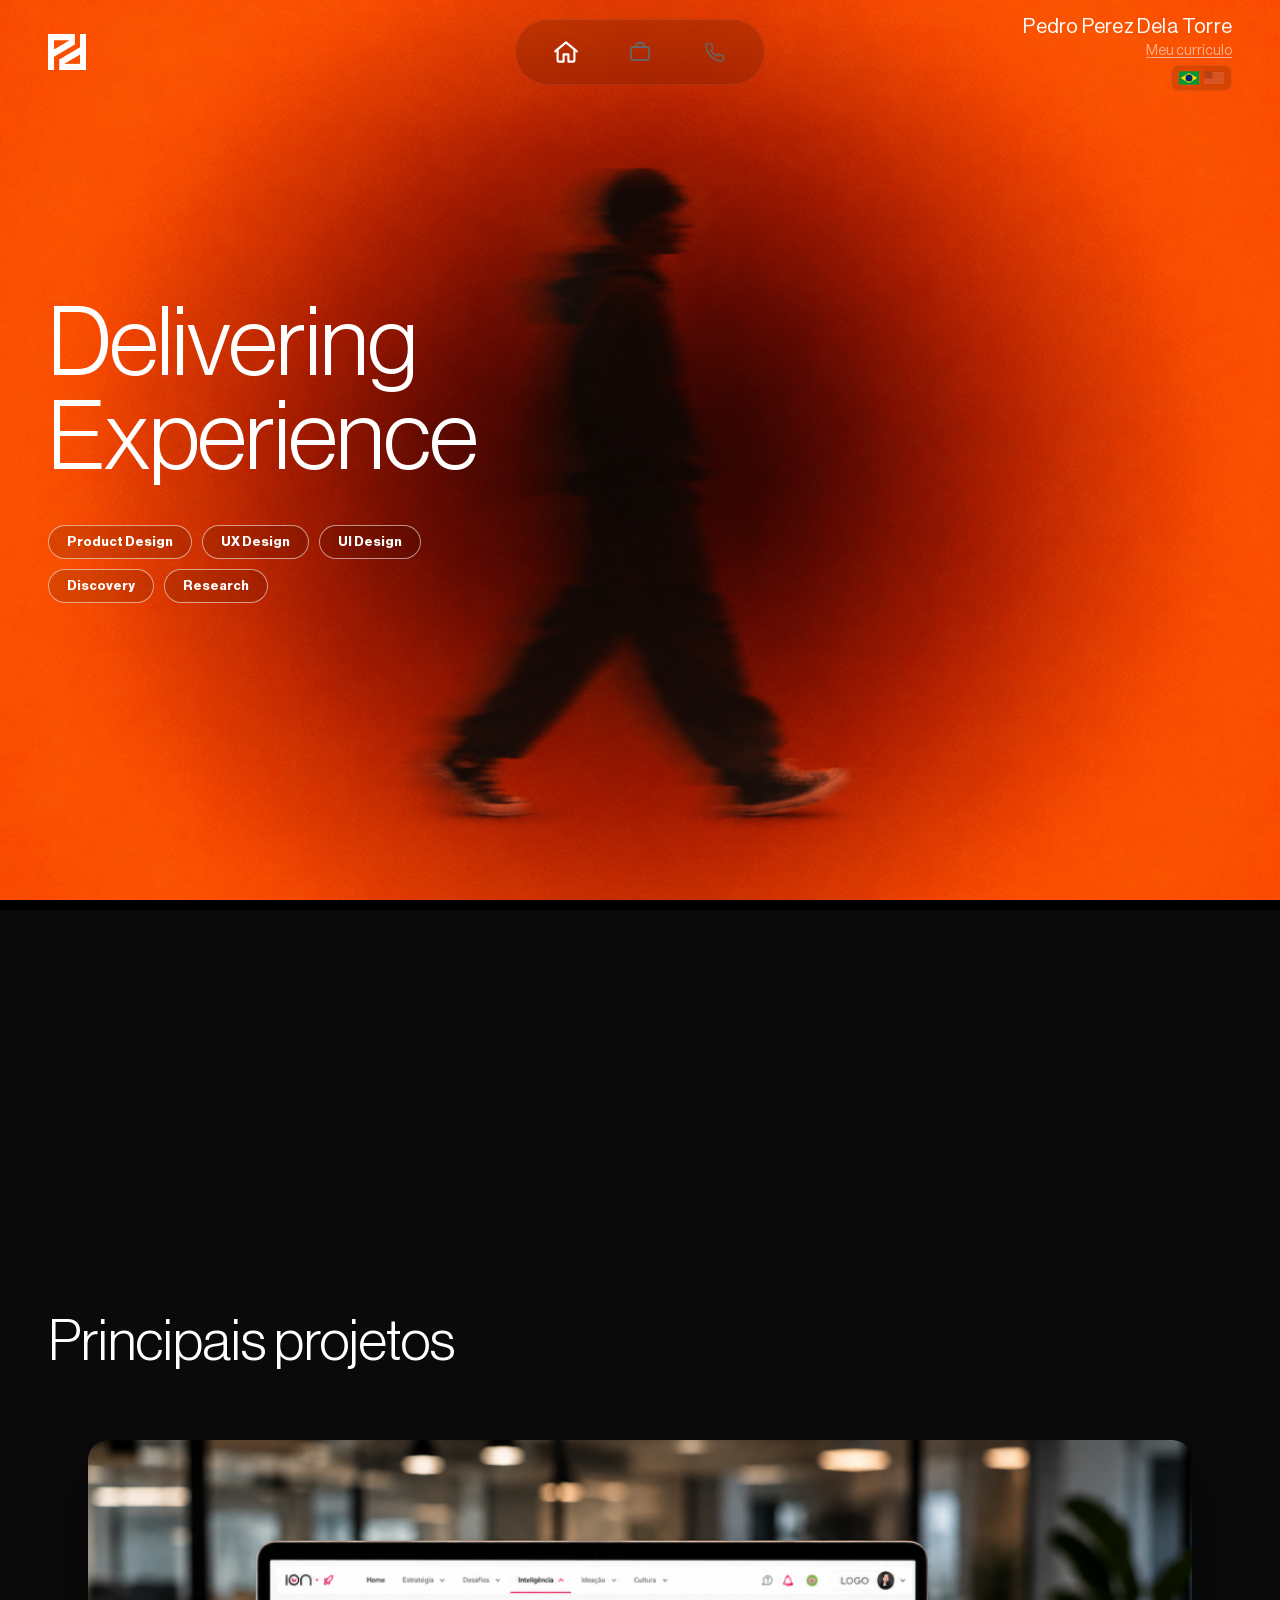
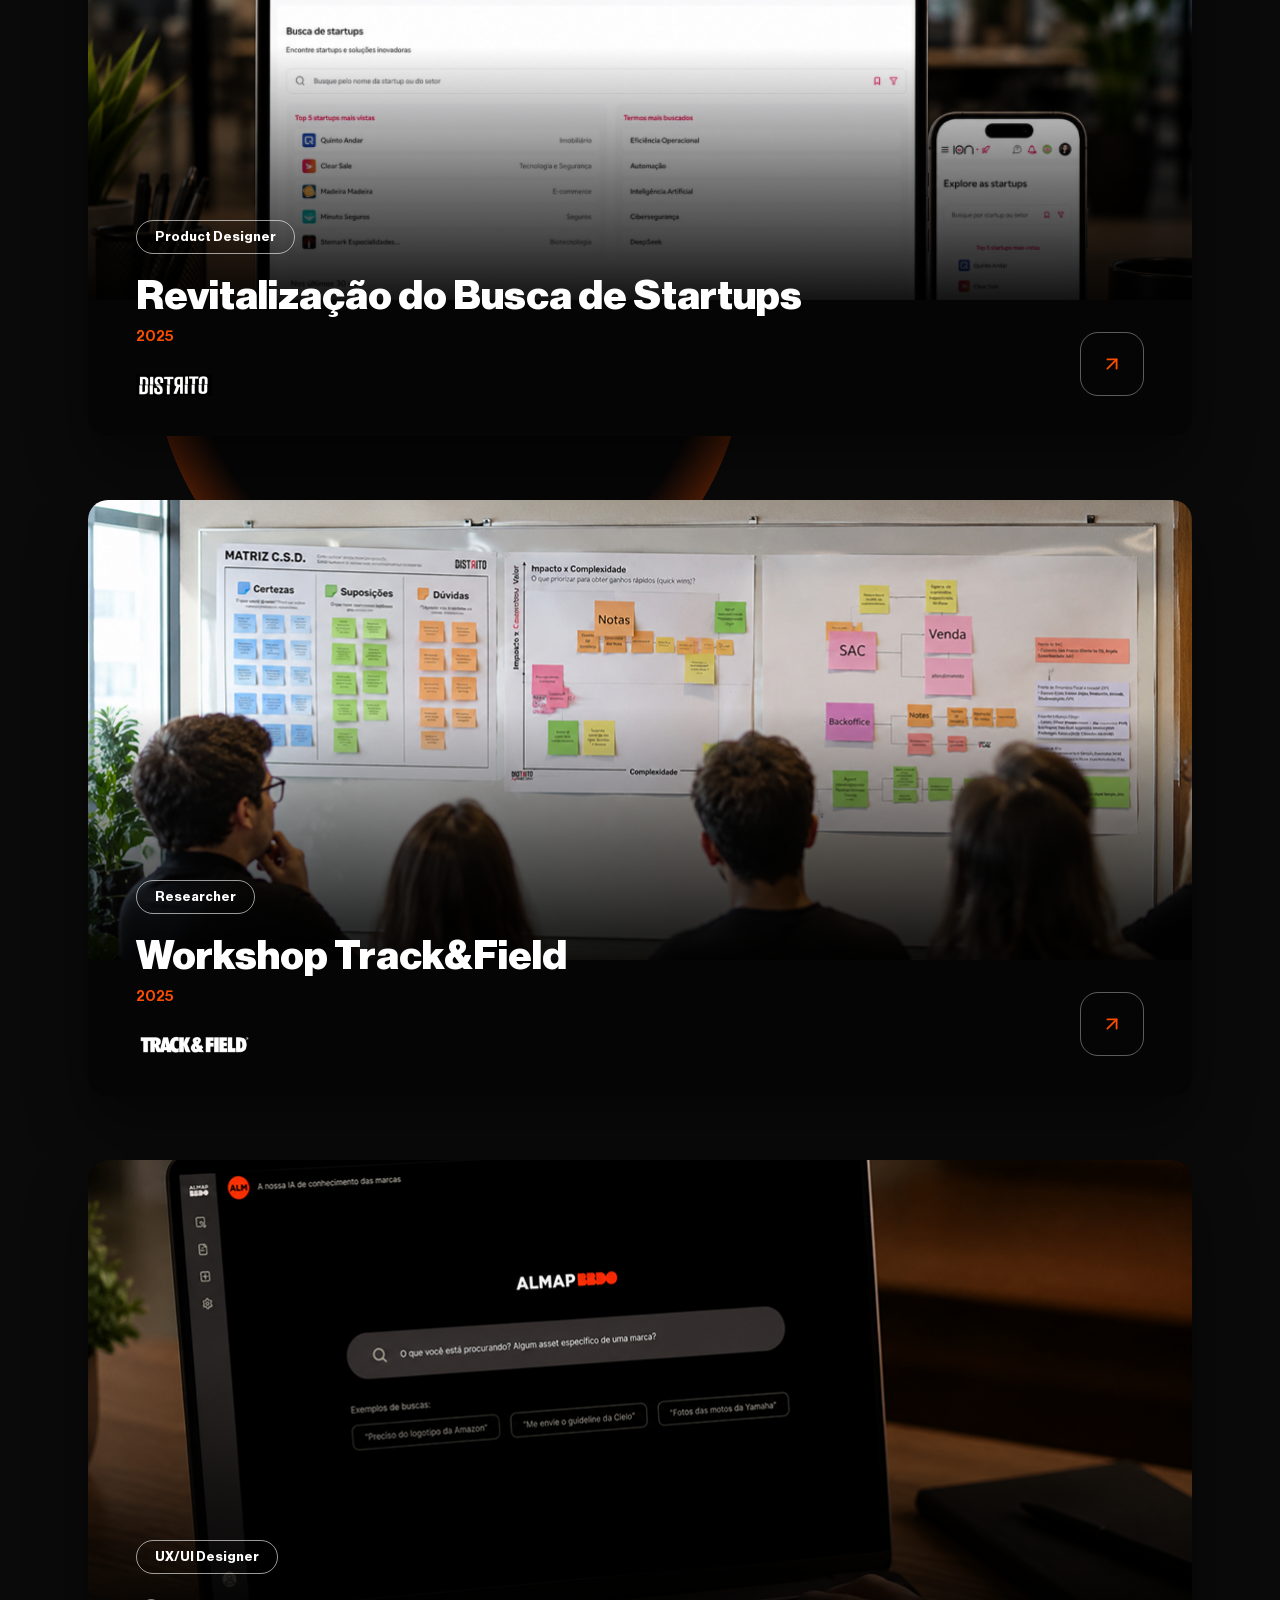
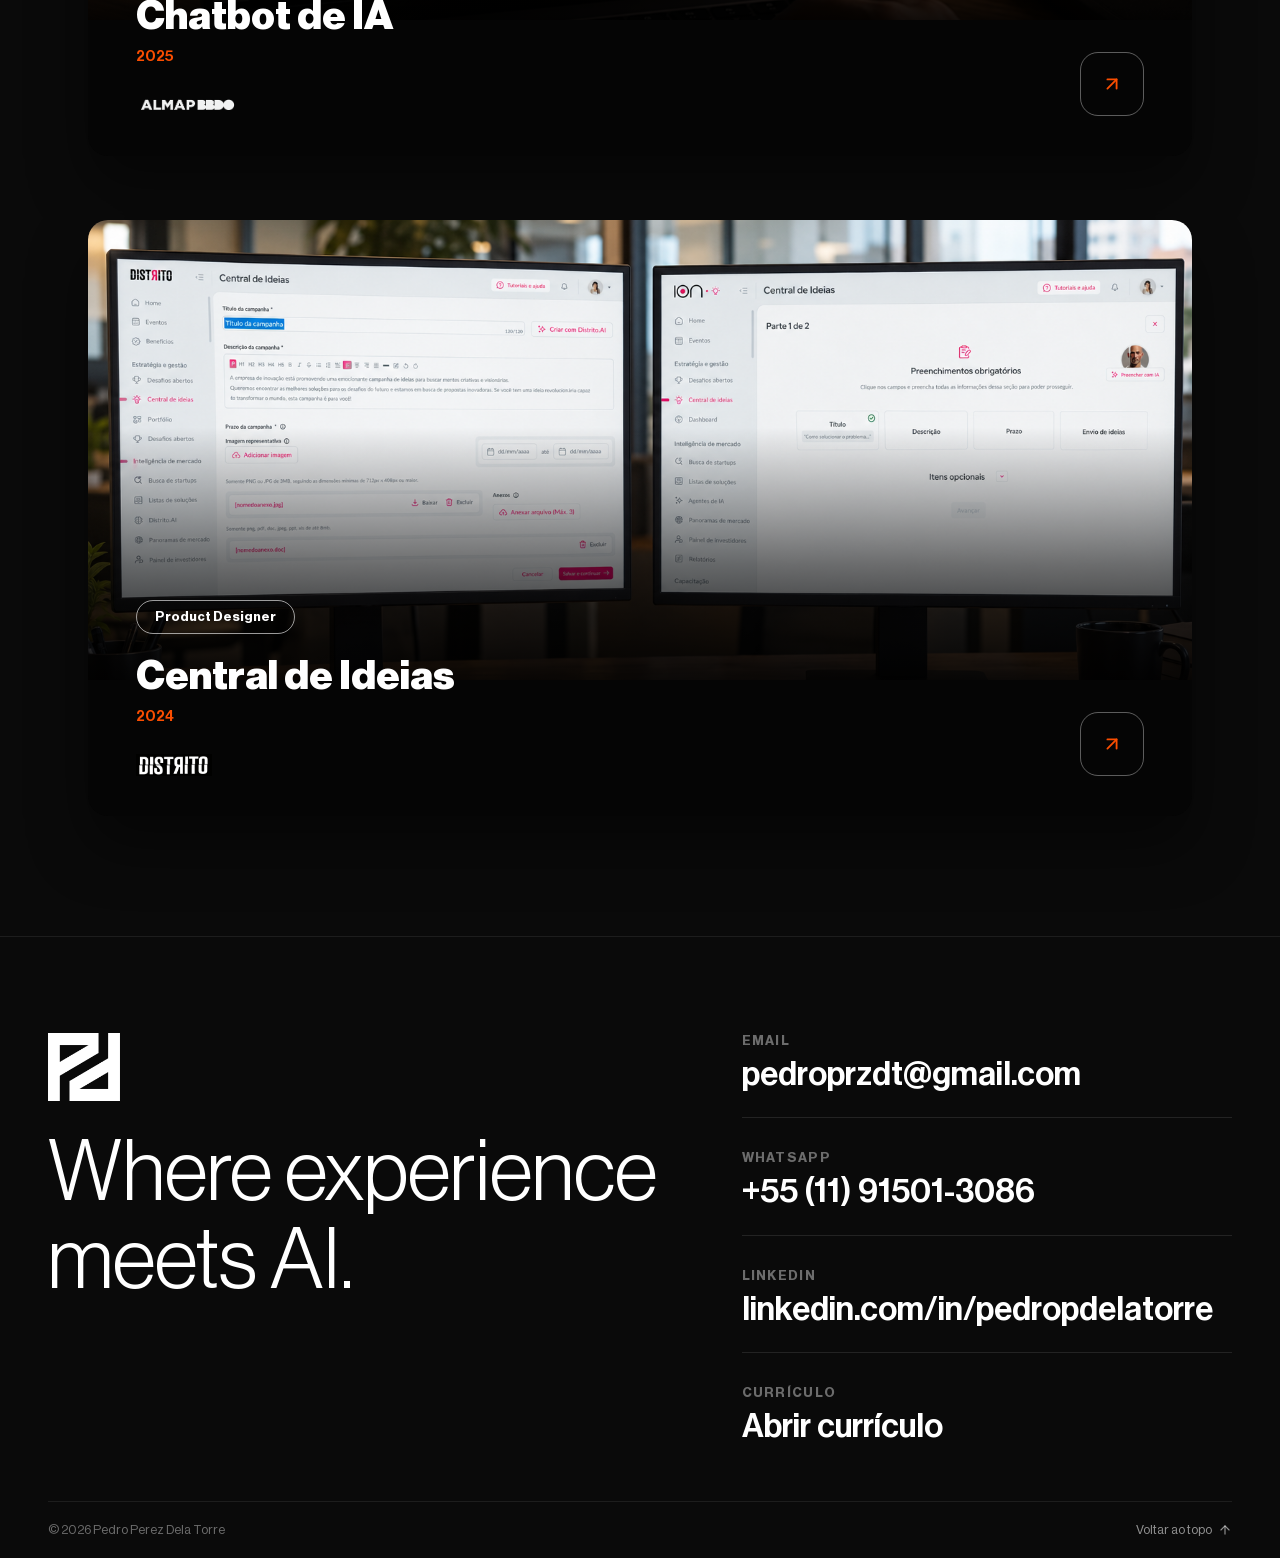
==== commit d166e7c9: "Revert to the hand-drawn flag icons, square corners Co-Authored-By: Claude Sonnet 5 <noreply@anthrop" ====
--- a/index.html
+++ b/index.html
@@ -42,10 +42,10 @@
     </div>
     <div class="lang-toggle" role="group" aria-label="Idioma / Language">
       <button type="button" class="lang-btn is-active" data-lang="pt" aria-pressed="true" aria-label="Português (Brasil)">
-        <img src="assets/flags/br.svg" alt="" aria-hidden="true" />
+        <svg viewBox="0 0 24 16" xmlns="http://www.w3.org/2000/svg" aria-hidden="true"><rect width="24" height="16" fill="#009739"/><polygon points="12,2 22,8 12,14 2,8" fill="#FEDD00"/><circle cx="12" cy="8" r="4.2" fill="#002776"/></svg>
       </button>
       <button type="button" class="lang-btn" data-lang="en" aria-pressed="false" aria-label="English (US)">
-        <img src="assets/flags/us.svg" alt="" aria-hidden="true" />
+        <svg viewBox="0 0 24 16" xmlns="http://www.w3.org/2000/svg" aria-hidden="true"><rect width="24" height="16" fill="#B22234"/><g fill="#fff"><rect y="1.23" width="24" height="1.23"/><rect y="3.69" width="24" height="1.23"/><rect y="6.15" width="24" height="1.23"/><rect y="8.62" width="24" height="1.23"/><rect y="11.08" width="24" height="1.23"/><rect y="13.54" width="24" height="1.23"/></g><rect width="10" height="8.62" fill="#3C3B6E"/></svg>
       </button>
     </div>
   </div>
--- a/css/style.css
+++ b/css/style.css
@@ -230,7 +230,7 @@
   opacity: 0.22;
   transition: opacity 0.2s ease, box-shadow 0.2s ease;
 }
-.lang-btn img { width: 100%; height: 100%; display: block; object-fit: cover; border-radius: 4px; }
+.lang-btn svg { width: 100%; height: 100%; display: block; border-radius: 0; }
 .lang-btn:hover { opacity: 0.5; }
 .lang-btn.is-active {
   opacity: 1;
